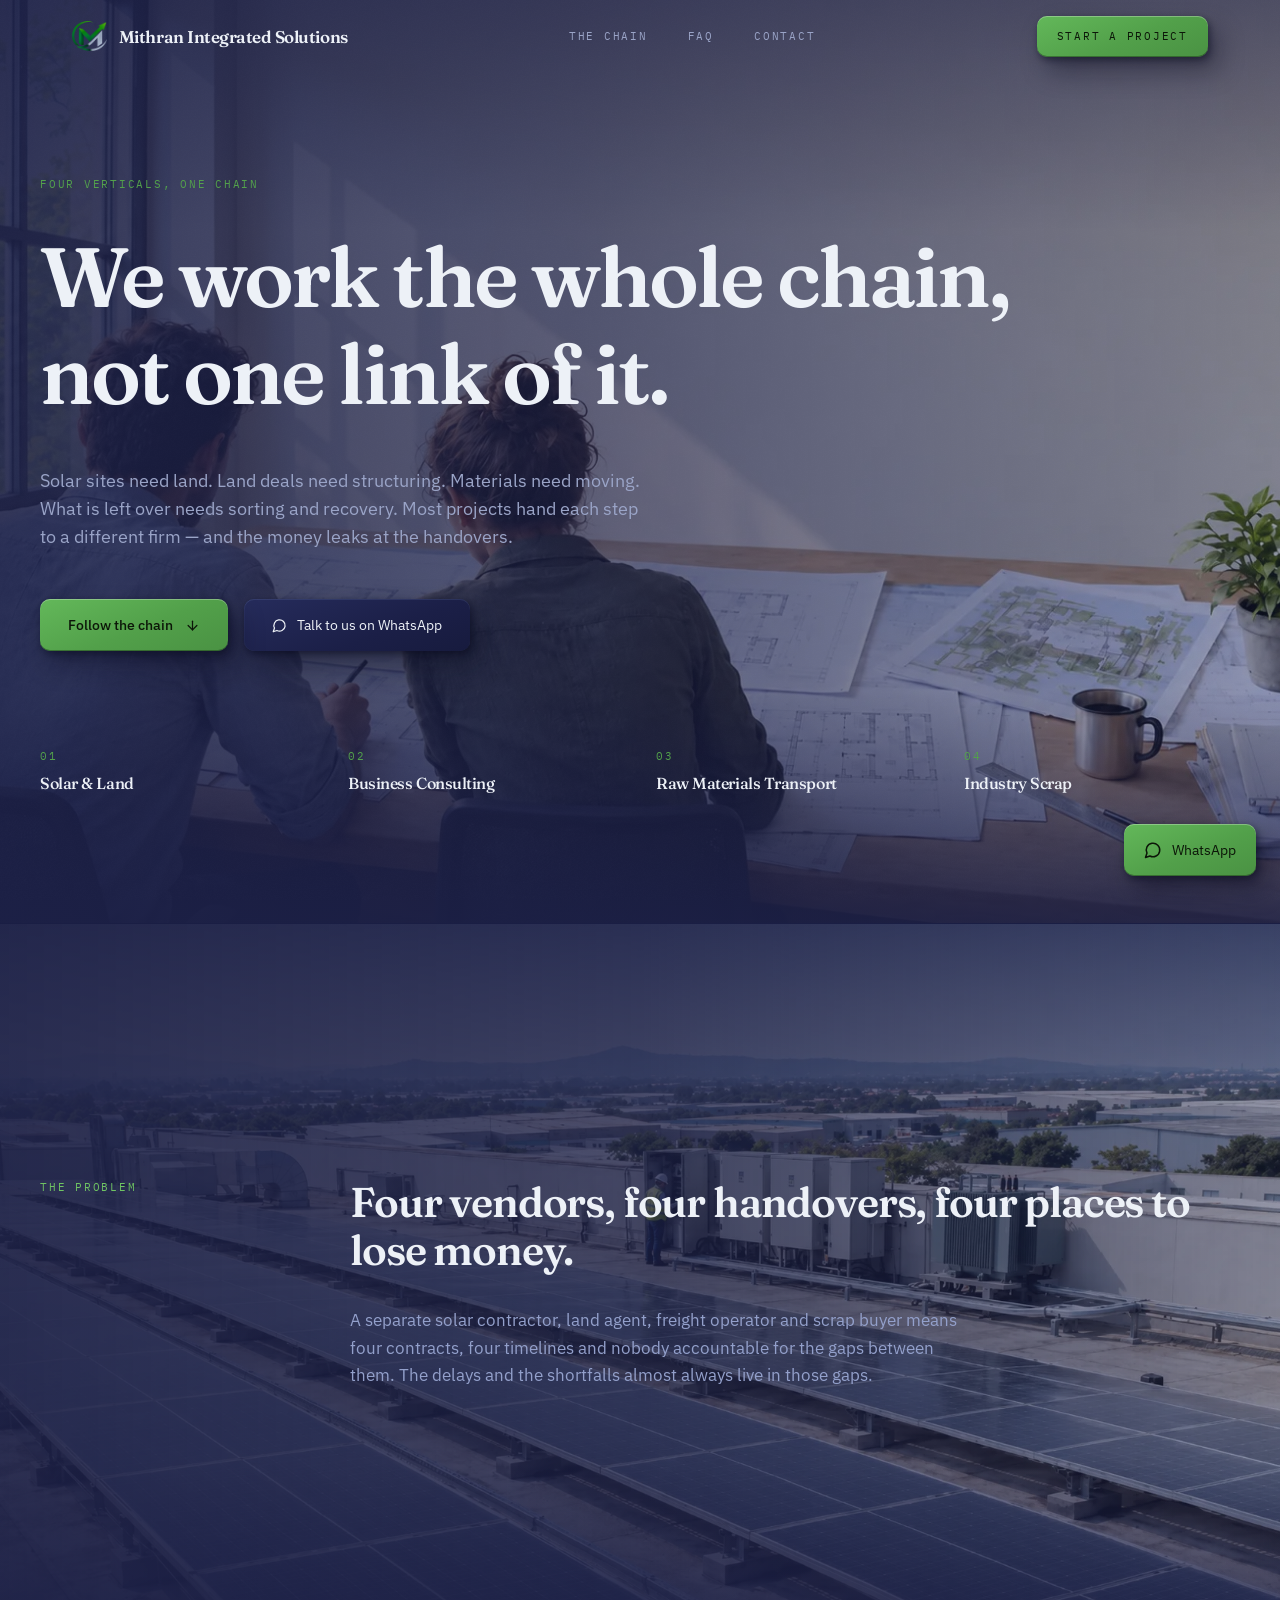
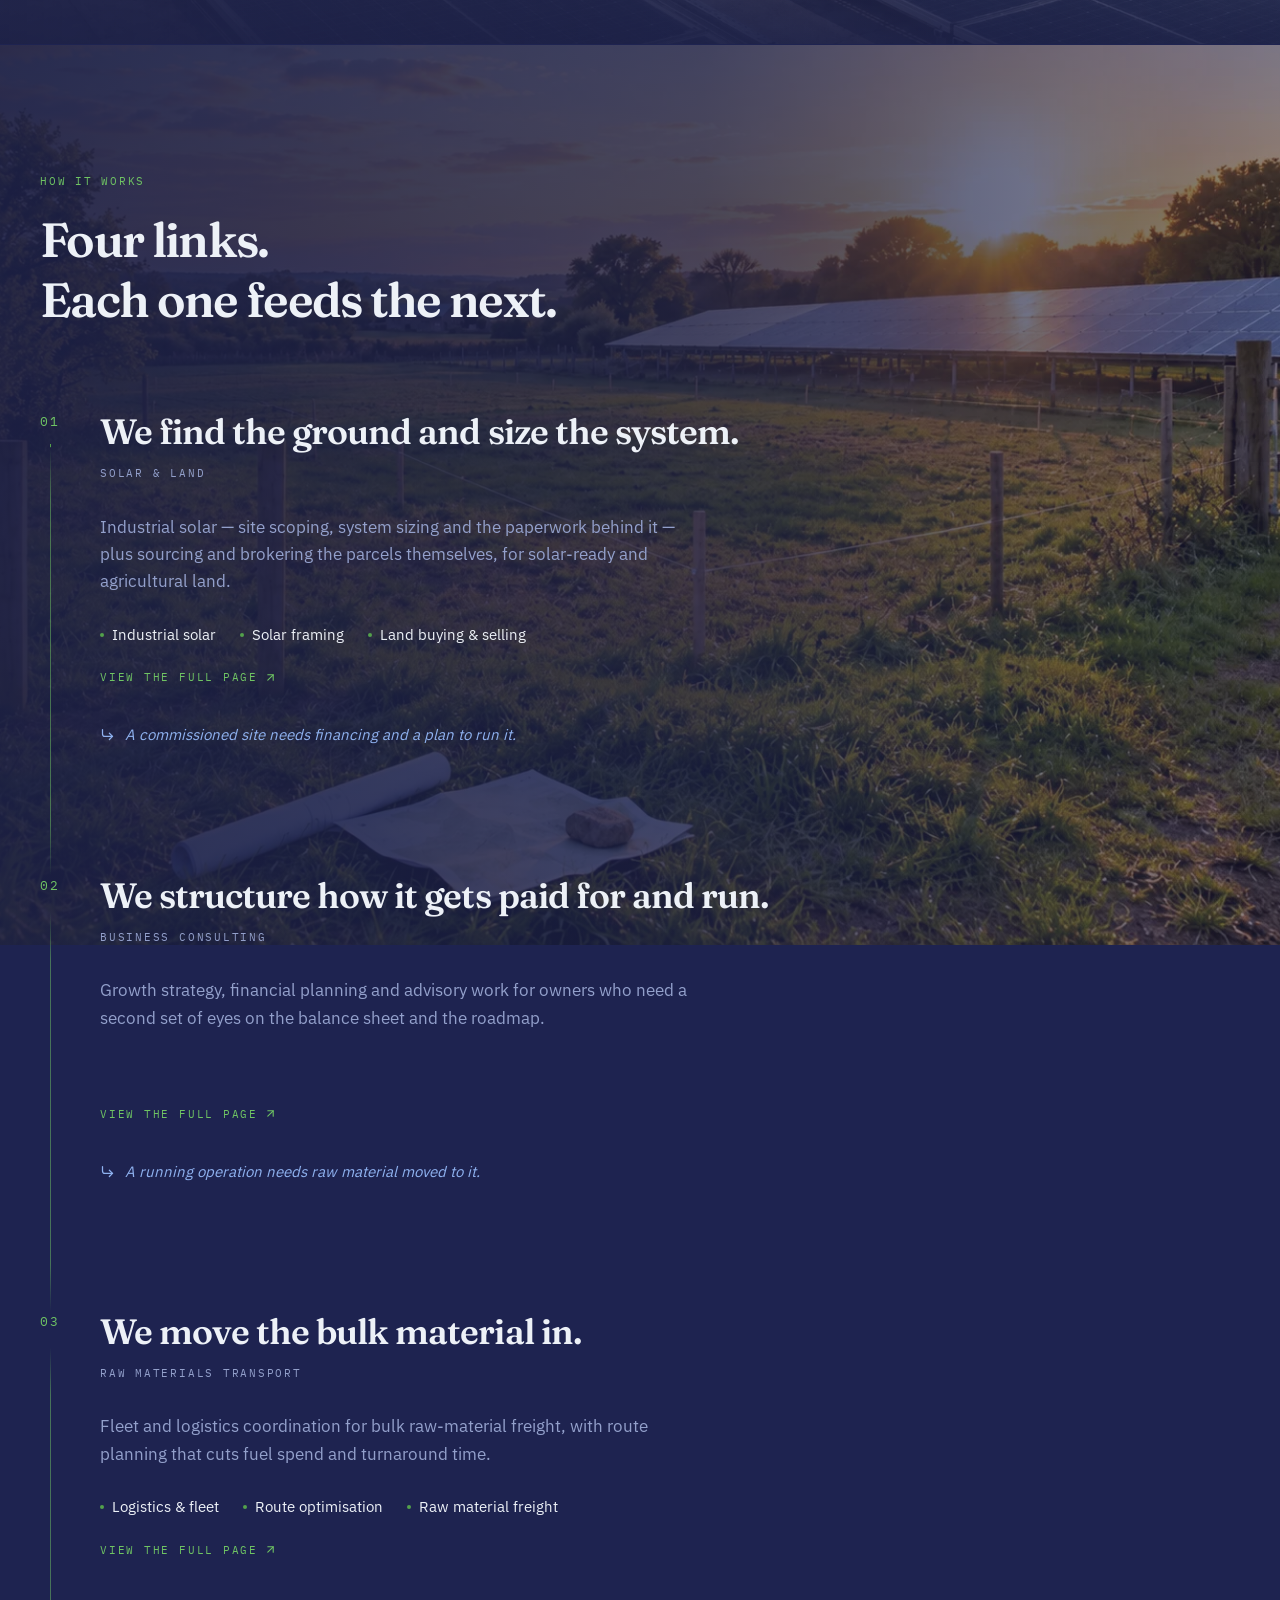
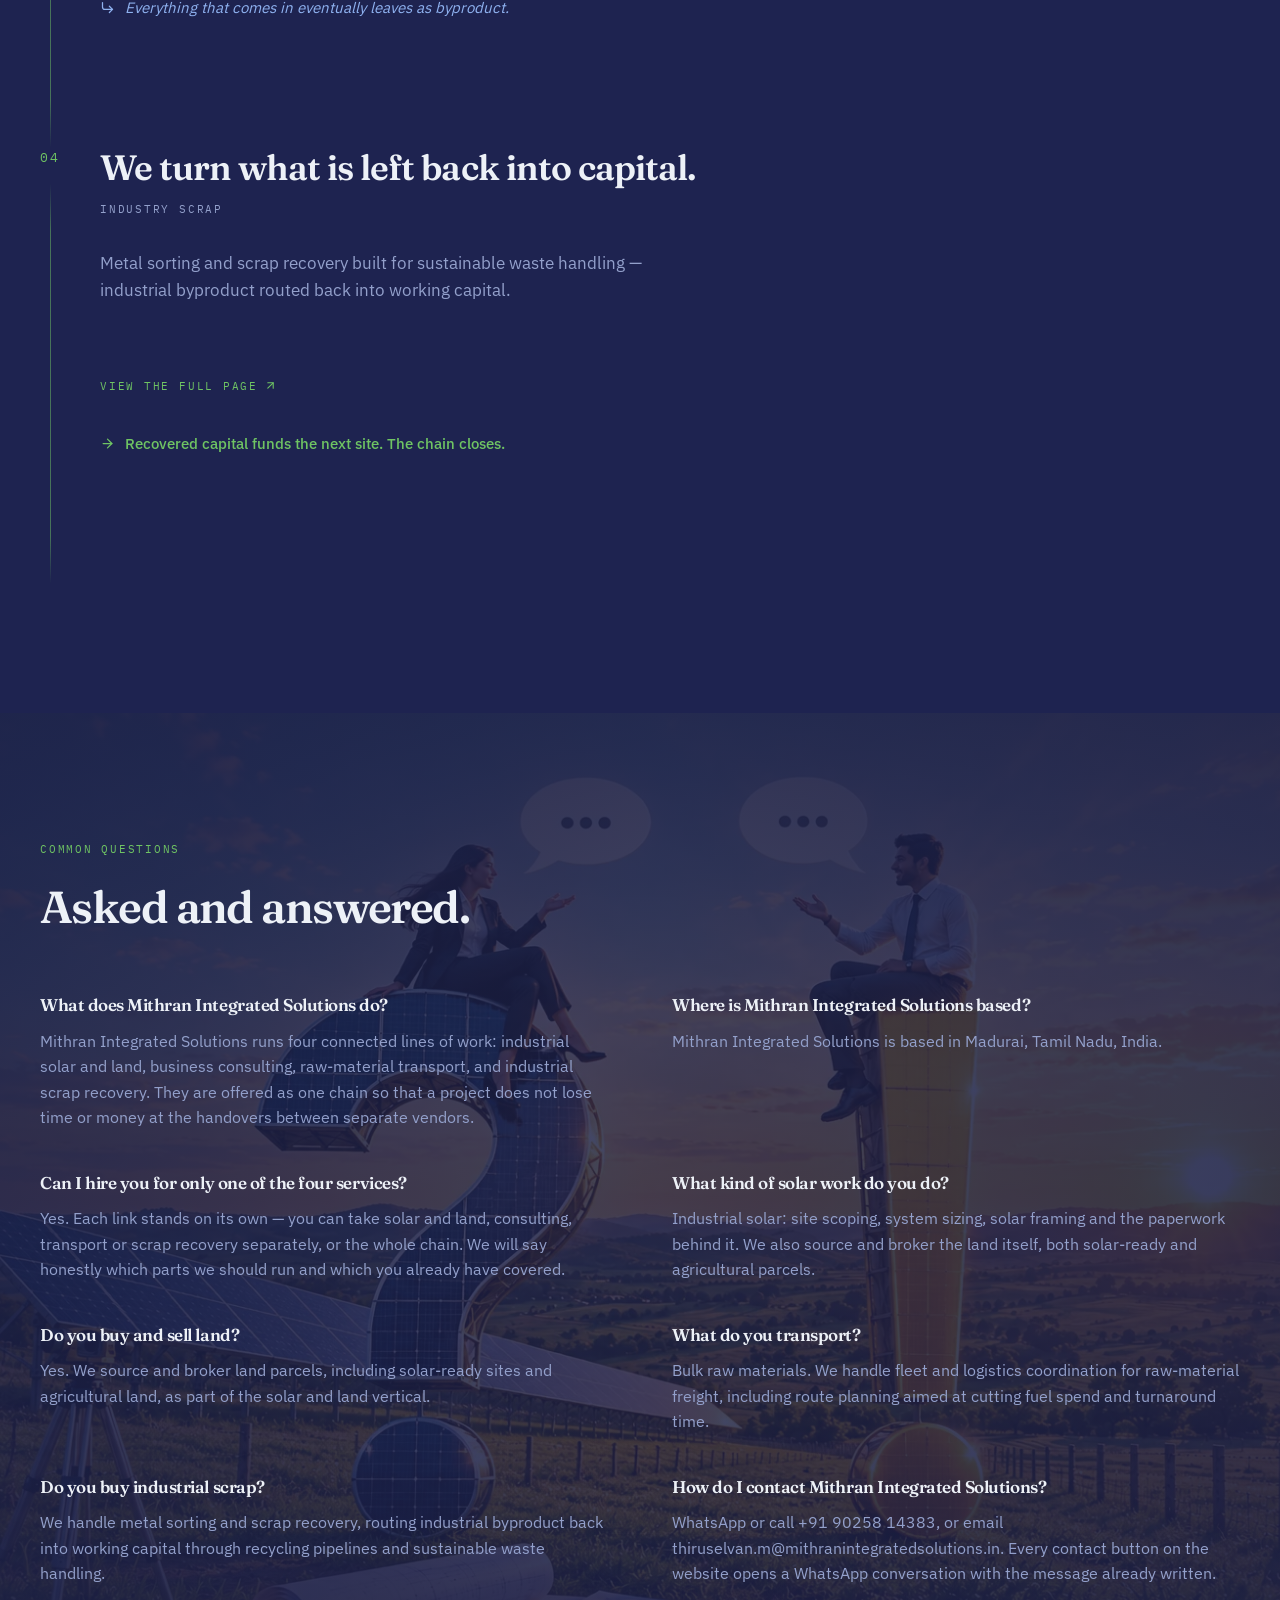
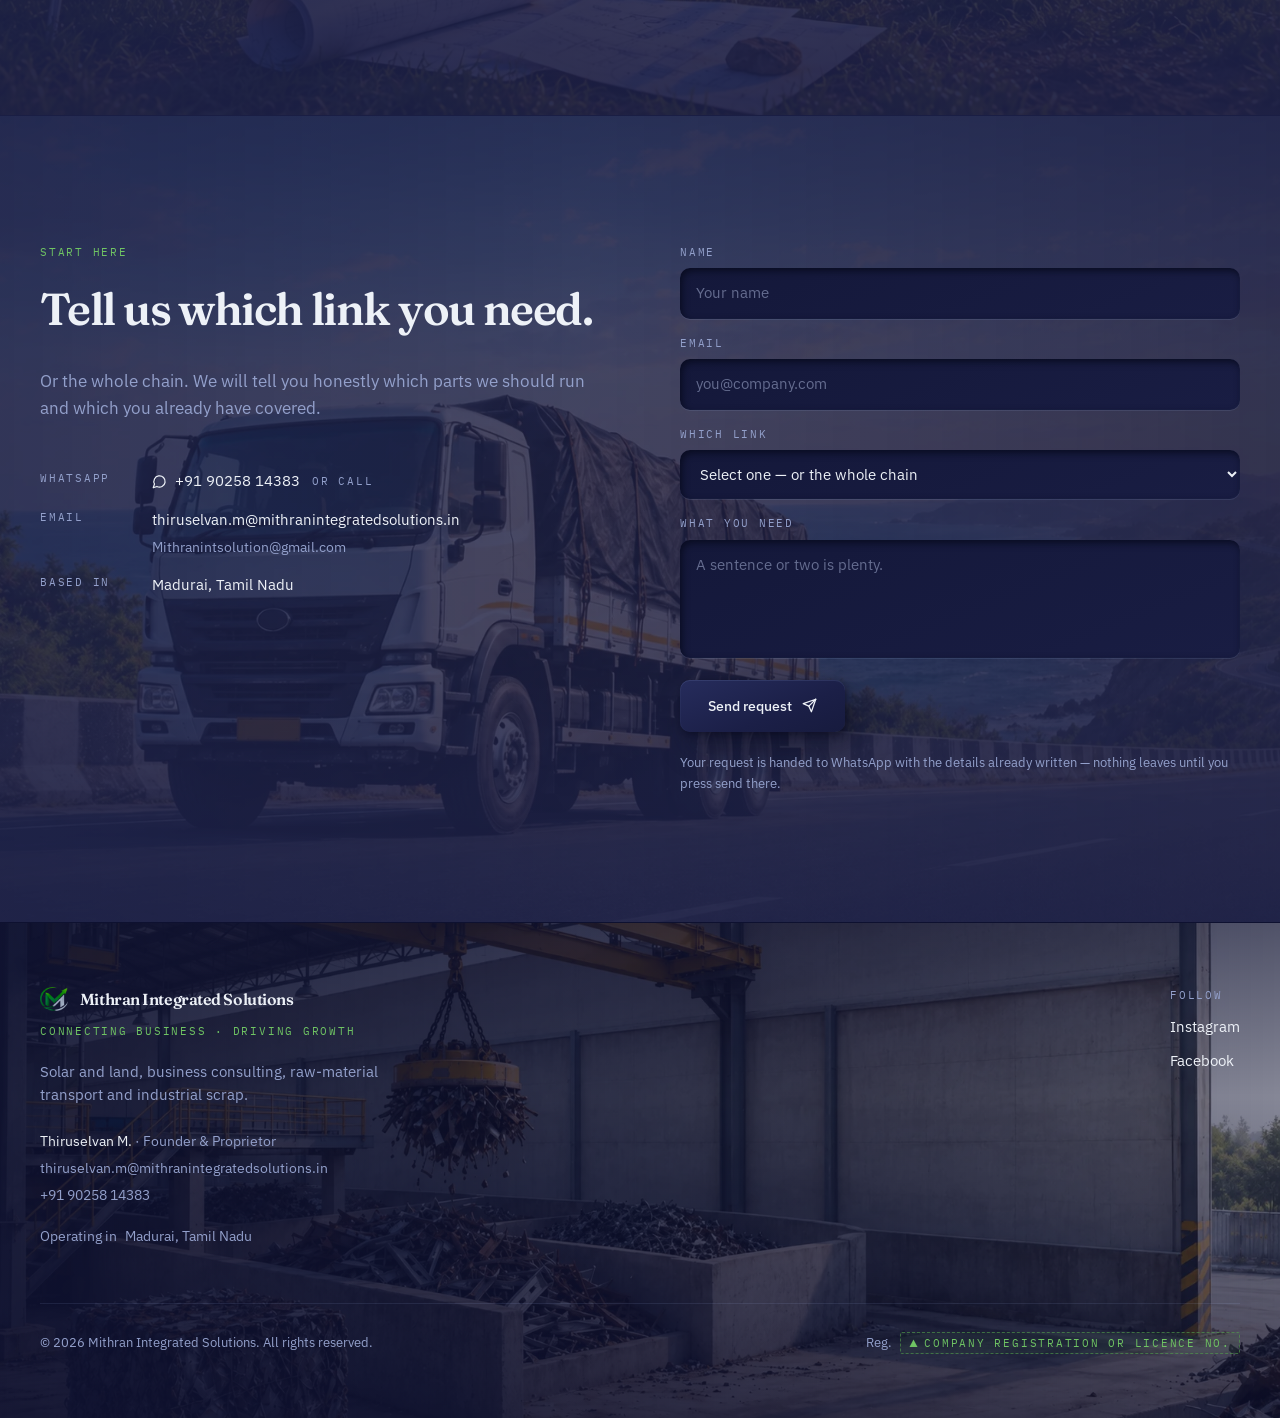
==== index.html @ a8e0ee4d "Mithran Integrated Solutions website" ====
<!doctype html>
<html lang="en">
<head>
<meta charset="UTF-8" />
<meta name="viewport" content="width=device-width, initial-scale=1.0" />
<title>Mithran Integrated Solutions — solar, land, freight and scrap, run as one chain</title>
<meta name="description" content="Mithran Integrated Solutions — solar and land consulting, business advisory, raw-material transport and industrial scrap recovery, run as one chain instead of four separate vendors." />
<meta name="theme-color" content="#1C2046" />
<meta property="og:title" content="Mithran Integrated Solutions" />
<meta property="og:description" content="Solar and land, business consulting, raw-material transport and industrial scrap — run as one chain." />
<meta property="og:type" content="website" />
<link rel="icon" href="[data-uri]" />
<style>@font-face{font-family:Fraunces Variable;font-style:normal;font-display:swap;font-weight:100 900;src:url([data-uri]) format("woff2-variations");unicode-range:U+0102-0103,U+0110-0111,U+0128-0129,U+0168-0169,U+01A0-01A1,U+01AF-01B0,U+0300-0301,U+0303-0304,U+0308-0309,U+0323,U+0329,U+1EA0-1EF9,U+20AB}@font-face{font-family:Fraunces Variable;font-style:normal;font-display:swap;font-weight:100 900;src:url([data-uri]) format("woff2-variations");unicode-range:U+0100-02BA,U+02BD-02C5,U+02C7-02CC,U+02CE-02D7,U+02DD-02FF,U+0304,U+0308,U+0329,U+1D00-1DBF,U+1E00-1E9F,U+1EF2-1EFF,U+2020,U+20A0-20AB,U+20AD-20C0,U+2113,U+2C60-2C7F,U+A720-A7FF}@font-face{font-family:Fraunces Variable;font-style:normal;font-display:swap;font-weight:100 900;src:url([data-uri]) format("woff2-variations");unicode-range:U+0000-00FF,U+0131,U+0152-0153,U+02BB-02BC,U+02C6,U+02DA,U+02DC,U+0304,U+0308,U+0329,U+2000-206F,U+20AC,U+2122,U+2191,U+2193,U+2212,U+2215,U+FEFF,U+FFFD}@font-face{font-family:IBM Plex Sans;font-style:normal;font-display:swap;font-weight:400;src:url([data-uri]) format("woff2"),url([data-uri]) format("woff");unicode-range:U+0460-052F,U+1C80-1C8A,U+20B4,U+2DE0-2DFF,U+A640-A69F,U+FE2E-FE2F}@font-face{font-family:IBM Plex Sans;font-style:normal;font-display:swap;font-weight:400;src:url([data-uri]) format("woff2"),url([data-uri]) format("woff");unicode-range:U+0301,U+0400-045F,U+0490-0491,U+04B0-04B1,U+2116}@font-face{font-family:IBM Plex Sans;font-style:normal;font-display:swap;font-weight:400;src:url([data-uri]) format("woff2"),url([data-uri]) format("woff");unicode-range:U+0370-0377,U+037A-037F,U+0384-038A,U+038C,U+038E-03A1,U+03A3-03FF}@font-face{font-family:IBM Plex Sans;font-style:normal;font-display:swap;font-weight:400;src:url([data-uri]) format("woff2"),url([data-uri]) format("woff");unicode-range:U+0102-0103,U+0110-0111,U+0128-0129,U+0168-0169,U+01A0-01A1,U+01AF-01B0,U+0300-0301,U+0303-0304,U+0308-0309,U+0323,U+0329,U+1EA0-1EF9,U+20AB}@font-face{font-family:IBM Plex Sans;font-style:normal;font-display:swap;font-weight:400;src:url([data-uri]) format("woff2"),url([data-uri]) format("woff");unicode-range:U+0100-02BA,U+02BD-02C5,U+02C7-02CC,U+02CE-02D7,U+02DD-02FF,U+0304,U+0308,U+0329,U+1D00-1DBF,U+1E00-1E9F,U+1EF2-1EFF,U+2020,U+20A0-20AB,U+20AD-20C0,U+2113,U+2C60-2C7F,U+A720-A7FF}@font-face{font-family:IBM Plex Sans;font-style:normal;font-display:swap;font-weight:400;src:url([data-uri]) format("woff2"),url([data-uri]) format("woff");unicode-range:U+0000-00FF,U+0131,U+0152-0153,U+02BB-02BC,U+02C6,U+02DA,U+02DC,U+0304,U+0308,U+0329,U+2000-206F,U+20AC,U+2122,U+2191,U+2193,U+2212,U+2215,U+FEFF,U+FFFD}@font-face{font-family:IBM Plex Sans;font-style:normal;font-display:swap;font-weight:500;src:url([data-uri]) format("woff2"),url([data-uri]) format("woff");unicode-range:U+0460-052F,U+1C80-1C8A,U+20B4,U+2DE0-2DFF,U+A640-A69F,U+FE2E-FE2F}@font-face{font-family:IBM Plex Sans;font-style:normal;font-display:swap;font-weight:500;src:url([data-uri]) format("woff2"),url([data-uri]) format("woff");unicode-range:U+0301,U+0400-045F,U+0490-0491,U+04B0-04B1,U+2116}@font-face{font-family:IBM Plex Sans;font-style:normal;font-display:swap;font-weight:500;src:url([data-uri]) format("woff2"),url([data-uri]) format("woff");unicode-range:U+0370-0377,U+037A-037F,U+0384-038A,U+038C,U+038E-03A1,U+03A3-03FF}@font-face{font-family:IBM Plex Sans;font-style:normal;font-display:swap;font-weight:500;src:url([data-uri]) format("woff2"),url([data-uri]) format("woff");unicode-range:U+0102-0103,U+0110-0111,U+0128-0129,U+0168-0169,U+01A0-01A1,U+01AF-01B0,U+0300-0301,U+0303-0304,U+0308-0309,U+0323,U+0329,U+1EA0-1EF9,U+20AB}@font-face{font-family:IBM Plex Sans;font-style:normal;font-display:swap;font-weight:500;src:url([data-uri]) format("woff2"),url([data-uri]) format("woff");unicode-range:U+0100-02BA,U+02BD-02C5,U+02C7-02CC,U+02CE-02D7,U+02DD-02FF,U+0304,U+0308,U+0329,U+1D00-1DBF,U+1E00-1E9F,U+1EF2-1EFF,U+2020,U+20A0-20AB,U+20AD-20C0,U+2113,U+2C60-2C7F,U+A720-A7FF}@font-face{font-family:IBM Plex Sans;font-style:normal;font-display:swap;font-weight:500;src:url([data-uri]) format("woff2"),url([data-uri]) format("woff");unicode-range:U+0000-00FF,U+0131,U+0152-0153,U+02BB-02BC,U+02C6,U+02DA,U+02DC,U+0304,U+0308,U+0329,U+2000-206F,U+20AC,U+2122,U+2191,U+2193,U+2212,U+2215,U+FEFF,U+FFFD}@font-face{font-family:IBM Plex Sans;font-style:normal;font-display:swap;font-weight:600;src:url([data-uri]) format("woff2"),url([data-uri]) format("woff");unicode-range:U+0460-052F,U+1C80-1C8A,U+20B4,U+2DE0-2DFF,U+A640-A69F,U+FE2E-FE2F}@font-face{font-family:IBM Plex Sans;font-style:normal;font-display:swap;font-weight:600;src:url([data-uri]) format("woff2"),url([data-uri]) format("woff");unicode-range:U+0301,U+0400-045F,U+0490-0491,U+04B0-04B1,U+2116}@font-face{font-family:IBM Plex Sans;font-style:normal;font-display:swap;font-weight:600;src:url([data-uri]) format("woff2"),url([data-uri]) format("woff");unicode-range:U+0370-0377,U+037A-037F,U+0384-038A,U+038C,U+038E-03A1,U+03A3-03FF}@font-face{font-family:IBM Plex Sans;font-style:normal;font-display:swap;font-weight:600;src:url([data-uri]) format("woff2"),url([data-uri]) format("woff");unicode-range:U+0102-0103,U+0110-0111,U+0128-0129,U+0168-0169,U+01A0-01A1,U+01AF-01B0,U+0300-0301,U+0303-0304,U+0308-0309,U+0323,U+0329,U+1EA0-1EF9,U+20AB}@font-face{font-family:IBM Plex Sans;font-style:normal;font-display:swap;font-weight:600;src:url([data-uri]) format("woff2"),url([data-uri]) format("woff");unicode-range:U+0100-02BA,U+02BD-02C5,U+02C7-02CC,U+02CE-02D7,U+02DD-02FF,U+0304,U+0308,U+0329,U+1D00-1DBF,U+1E00-1E9F,U+1EF2-1EFF,U+2020,U+20A0-20AB,U+20AD-20C0,U+2113,U+2C60-2C7F,U+A720-A7FF}@font-face{font-family:IBM Plex Sans;font-style:normal;font-display:swap;font-weight:600;src:url([data-uri]) format("woff2"),url([data-uri]) format("woff");unicode-range:U+0000-00FF,U+0131,U+0152-0153,U+02BB-02BC,U+02C6,U+02DA,U+02DC,U+0304,U+0308,U+0329,U+2000-206F,U+20AC,U+2122,U+2191,U+2193,U+2212,U+2215,U+FEFF,U+FFFD}@font-face{font-family:IBM Plex Mono;font-style:normal;font-display:swap;font-weight:400;src:url([data-uri]) format("woff2"),url([data-uri]) format("woff");unicode-range:U+0460-052F,U+1C80-1C8A,U+20B4,U+2DE0-2DFF,U+A640-A69F,U+FE2E-FE2F}@font-face{font-family:IBM Plex Mono;font-style:normal;font-display:swap;font-weight:400;src:url([data-uri]) format("woff2"),url([data-uri]) format("woff");unicode-range:U+0301,U+0400-045F,U+0490-0491,U+04B0-04B1,U+2116}@font-face{font-family:IBM Plex Mono;font-style:normal;font-display:swap;font-weight:400;src:url([data-uri]) format("woff2"),url([data-uri]) format("woff");unicode-range:U+0102-0103,U+0110-0111,U+0128-0129,U+0168-0169,U+01A0-01A1,U+01AF-01B0,U+0300-0301,U+0303-0304,U+0308-0309,U+0323,U+0329,U+1EA0-1EF9,U+20AB}@font-face{font-family:IBM Plex Mono;font-style:normal;font-display:swap;font-weight:400;src:url([data-uri]) format("woff2"),url([data-uri]) format("woff");unicode-range:U+0100-02BA,U+02BD-02C5,U+02C7-02CC,U+02CE-02D7,U+02DD-02FF,U+0304,U+0308,U+0329,U+1D00-1DBF,U+1E00-1E9F,U+1EF2-1EFF,U+2020,U+20A0-20AB,U+20AD-20C0,U+2113,U+2C60-2C7F,U+A720-A7FF}@font-face{font-family:IBM Plex Mono;font-style:normal;font-display:swap;font-weight:400;src:url([data-uri]) format("woff2"),url([data-uri]) format("woff");unicode-range:U+0000-00FF,U+0131,U+0152-0153,U+02BB-02BC,U+02C6,U+02DA,U+02DC,U+0304,U+0308,U+0329,U+2000-206F,U+20AC,U+2122,U+2191,U+2193,U+2212,U+2215,U+FEFF,U+FFFD}@font-face{font-family:IBM Plex Mono;font-style:normal;font-display:swap;font-weight:500;src:url([data-uri]) format("woff2"),url([data-uri]) format("woff");unicode-range:U+0460-052F,U+1C80-1C8A,U+20B4,U+2DE0-2DFF,U+A640-A69F,U+FE2E-FE2F}@font-face{font-family:IBM Plex Mono;font-style:normal;font-display:swap;font-weight:500;src:url([data-uri]) format("woff2"),url([data-uri]) format("woff");unicode-range:U+0301,U+0400-045F,U+0490-0491,U+04B0-04B1,U+2116}@font-face{font-family:IBM Plex Mono;font-style:normal;font-display:swap;font-weight:500;src:url([data-uri]) format("woff2"),url([data-uri]) format("woff");unicode-range:U+0102-0103,U+0110-0111,U+0128-0129,U+0168-0169,U+01A0-01A1,U+01AF-01B0,U+0300-0301,U+0303-0304,U+0308-0309,U+0323,U+0329,U+1EA0-1EF9,U+20AB}@font-face{font-family:IBM Plex Mono;font-style:normal;font-display:swap;font-weight:500;src:url([data-uri]) format("woff2"),url([data-uri]) format("woff");unicode-range:U+0100-02BA,U+02BD-02C5,U+02C7-02CC,U+02CE-02D7,U+02DD-02FF,U+0304,U+0308,U+0329,U+1D00-1DBF,U+1E00-1E9F,U+1EF2-1EFF,U+2020,U+20A0-20AB,U+20AD-20C0,U+2113,U+2C60-2C7F,U+A720-A7FF}@font-face{font-family:IBM Plex Mono;font-style:normal;font-display:swap;font-weight:500;src:url([data-uri]) format("woff2"),url([data-uri]) format("woff");unicode-range:U+0000-00FF,U+0131,U+0152-0153,U+02BB-02BC,U+02C6,U+02DA,U+02DC,U+0304,U+0308,U+0329,U+2000-206F,U+20AC,U+2122,U+2191,U+2193,U+2212,U+2215,U+FEFF,U+FFFD}*,:before,:after{--tw-border-spacing-x: 0;--tw-border-spacing-y: 0;--tw-translate-x: 0;--tw-translate-y: 0;--tw-rotate: 0;--tw-skew-x: 0;--tw-skew-y: 0;--tw-scale-x: 1;--tw-scale-y: 1;--tw-pan-x: ;--tw-pan-y: ;--tw-pinch-zoom: ;--tw-scroll-snap-strictness: proximity;--tw-gradient-from-position: ;--tw-gradient-via-position: ;--tw-gradient-to-position: ;--tw-ordinal: ;--tw-slashed-zero: ;--tw-numeric-figure: ;--tw-numeric-spacing: ;--tw-numeric-fraction: ;--tw-ring-inset: ;--tw-ring-offset-width: 0px;--tw-ring-offset-color: #fff;--tw-ring-color: rgb(59 130 246 / .5);--tw-ring-offset-shadow: 0 0 #0000;--tw-ring-shadow: 0 0 #0000;--tw-shadow: 0 0 #0000;--tw-shadow-colored: 0 0 #0000;--tw-blur: ;--tw-brightness: ;--tw-contrast: ;--tw-grayscale: ;--tw-hue-rotate: ;--tw-invert: ;--tw-saturate: ;--tw-sepia: ;--tw-drop-shadow: ;--tw-backdrop-blur: ;--tw-backdrop-brightness: ;--tw-backdrop-contrast: ;--tw-backdrop-grayscale: ;--tw-backdrop-hue-rotate: ;--tw-backdrop-invert: ;--tw-backdrop-opacity: ;--tw-backdrop-saturate: ;--tw-backdrop-sepia: ;--tw-contain-size: ;--tw-contain-layout: ;--tw-contain-paint: ;--tw-contain-style: }::backdrop{--tw-border-spacing-x: 0;--tw-border-spacing-y: 0;--tw-translate-x: 0;--tw-translate-y: 0;--tw-rotate: 0;--tw-skew-x: 0;--tw-skew-y: 0;--tw-scale-x: 1;--tw-scale-y: 1;--tw-pan-x: ;--tw-pan-y: ;--tw-pinch-zoom: ;--tw-scroll-snap-strictness: proximity;--tw-gradient-from-position: ;--tw-gradient-via-position: ;--tw-gradient-to-position: ;--tw-ordinal: ;--tw-slashed-zero: ;--tw-numeric-figure: ;--tw-numeric-spacing: ;--tw-numeric-fraction: ;--tw-ring-inset: ;--tw-ring-offset-width: 0px;--tw-ring-offset-color: #fff;--tw-ring-color: rgb(59 130 246 / .5);--tw-ring-offset-shadow: 0 0 #0000;--tw-ring-shadow: 0 0 #0000;--tw-shadow: 0 0 #0000;--tw-shadow-colored: 0 0 #0000;--tw-blur: ;--tw-brightness: ;--tw-contrast: ;--tw-grayscale: ;--tw-hue-rotate: ;--tw-invert: ;--tw-saturate: ;--tw-sepia: ;--tw-drop-shadow: ;--tw-backdrop-blur: ;--tw-backdrop-brightness: ;--tw-backdrop-contrast: ;--tw-backdrop-grayscale: ;--tw-backdrop-hue-rotate: ;--tw-backdrop-invert: ;--tw-backdrop-opacity: ;--tw-backdrop-saturate: ;--tw-backdrop-sepia: ;--tw-contain-size: ;--tw-contain-layout: ;--tw-contain-paint: ;--tw-contain-style: }*,:before,:after{box-sizing:border-box;border-width:0;border-style:solid;border-color:#e5e7eb}:before,:after{--tw-content: ""}html,:host{line-height:1.5;-webkit-text-size-adjust:100%;-moz-tab-size:4;-o-tab-size:4;tab-size:4;font-family:ui-sans-serif,system-ui,sans-serif,"Apple Color Emoji","Segoe UI Emoji",Segoe UI Symbol,"Noto Color Emoji";font-feature-settings:normal;font-variation-settings:normal;-webkit-tap-highlight-color:transparent}body{margin:0;line-height:inherit}hr{height:0;color:inherit;border-top-width:1px}abbr:where([title]){-webkit-text-decoration:underline dotted;text-decoration:underline dotted}h1,h2,h3,h4,h5,h6{font-size:inherit;font-weight:inherit}a{color:inherit;text-decoration:inherit}b,strong{font-weight:bolder}code,kbd,samp,pre{font-family:IBM Plex Mono,ui-monospace,monospace;font-feature-settings:normal;font-variation-settings:normal;font-size:1em}small{font-size:80%}sub,sup{font-size:75%;line-height:0;position:relative;vertical-align:baseline}sub{bottom:-.25em}sup{top:-.5em}table{text-indent:0;border-color:inherit;border-collapse:collapse}button,input,optgroup,select,textarea{font-family:inherit;font-feature-settings:inherit;font-variation-settings:inherit;font-size:100%;font-weight:inherit;line-height:inherit;letter-spacing:inherit;color:inherit;margin:0;padding:0}button,select{text-transform:none}button,input:where([type=button]),input:where([type=reset]),input:where([type=submit]){-webkit-appearance:button;background-color:transparent;background-image:none}:-moz-focusring{outline:auto}:-moz-ui-invalid{box-shadow:none}progress{vertical-align:baseline}::-webkit-inner-spin-button,::-webkit-outer-spin-button{height:auto}[type=search]{-webkit-appearance:textfield;outline-offset:-2px}::-webkit-search-decoration{-webkit-appearance:none}::-webkit-file-upload-button{-webkit-appearance:button;font:inherit}summary{display:list-item}blockquote,dl,dd,h1,h2,h3,h4,h5,h6,hr,figure,p,pre{margin:0}fieldset{margin:0;padding:0}legend{padding:0}ol,ul,menu{list-style:none;margin:0;padding:0}dialog{padding:0}textarea{resize:vertical}input::-moz-placeholder,textarea::-moz-placeholder{opacity:1;color:#9ca3af}input::placeholder,textarea::placeholder{opacity:1;color:#9ca3af}button,[role=button]{cursor:pointer}:disabled{cursor:default}img,svg,video,canvas,audio,iframe,embed,object{display:block;vertical-align:middle}img,video{max-width:100%;height:auto}[hidden]:where(:not([hidden=until-found])){display:none}.pointer-events-none{pointer-events:none}.visible{visibility:visible}.invisible{visibility:hidden}.static{position:static}.fixed{position:fixed}.absolute{position:absolute}.relative{position:relative}.sticky{position:sticky}.inset-0{top:0;right:0;bottom:0;left:0}.inset-x-0{left:0;right:0}.inset-x-6{left:1.5rem;right:1.5rem}.bottom-0{bottom:0}.bottom-3{bottom:.75rem}.bottom-6{bottom:1.5rem}.bottom-8{bottom:2rem}.left-0{left:0}.left-3{left:.75rem}.left-\[10px\]{left:10px}.right-6{right:1.5rem}.top-0{top:0}.top-28{top:7rem}.top-8{top:2rem}.z-40{z-index:40}.m-0{margin:0}.mx-auto{margin-left:auto;margin-right:auto}.mb-10{margin-bottom:2.5rem}.mb-2{margin-bottom:.5rem}.mb-6{margin-bottom:1.5rem}.mt-0\.5{margin-top:.125rem}.mt-1{margin-top:.25rem}.mt-10{margin-top:2.5rem}.mt-12{margin-top:3rem}.mt-14{margin-top:3.5rem}.mt-16{margin-top:4rem}.mt-2{margin-top:.5rem}.mt-20{margin-top:5rem}.mt-24{margin-top:6rem}.mt-3{margin-top:.75rem}.mt-4{margin-top:1rem}.mt-5{margin-top:1.25rem}.mt-6{margin-top:1.5rem}.mt-7{margin-top:1.75rem}.mt-8{margin-top:2rem}.mt-9{margin-top:2.25rem}.block{display:block}.inline{display:inline}.flex{display:flex}.inline-flex{display:inline-flex}.grid{display:grid}.hidden{display:none}.aspect-\[16\/9\]{aspect-ratio:16/9}.aspect-\[4\/3\]{aspect-ratio:4/3}.h-1{height:.25rem}.h-8{height:2rem}.h-\[3px\]{height:3px}.h-\[680vh\]{height:680vh}.h-dvh{height:100dvh}.h-full{height:100%}.h-px{height:1px}.min-h-dvh{min-height:100dvh}.w-1{width:.25rem}.w-24{width:6rem}.w-8{width:2rem}.w-auto{width:auto}.w-full{width:100%}.w-px{width:1px}.min-w-0{min-width:0px}.max-w-3xl{max-width:48rem}.max-w-measure{max-width:38rem}.max-w-shell{max-width:76rem}.max-w-sm{max-width:24rem}.flex-1{flex:1 1 0%}.shrink-0{flex-shrink:0}.origin-left{transform-origin:left}.-translate-y-full{--tw-translate-y: -100%;transform:translate(var(--tw-translate-x),var(--tw-translate-y)) rotate(var(--tw-rotate)) skew(var(--tw-skew-x)) skewY(var(--tw-skew-y)) scaleX(var(--tw-scale-x)) scaleY(var(--tw-scale-y))}.translate-y-0{--tw-translate-y: 0px;transform:translate(var(--tw-translate-x),var(--tw-translate-y)) rotate(var(--tw-rotate)) skew(var(--tw-skew-x)) skewY(var(--tw-skew-y)) scaleX(var(--tw-scale-x)) scaleY(var(--tw-scale-y))}.transform{transform:translate(var(--tw-translate-x),var(--tw-translate-y)) rotate(var(--tw-rotate)) skew(var(--tw-skew-x)) skewY(var(--tw-skew-y)) scaleX(var(--tw-scale-x)) scaleY(var(--tw-scale-y))}.resize-none{resize:none}.resize{resize:both}.scroll-mt-24{scroll-margin-top:6rem}.grid-cols-2{grid-template-columns:repeat(2,minmax(0,1fr))}.grid-cols-\[auto_1fr\]{grid-template-columns:auto 1fr}.flex-col{flex-direction:column}.flex-col-reverse{flex-direction:column-reverse}.flex-wrap{flex-wrap:wrap}.items-start{align-items:flex-start}.items-center{align-items:center}.items-baseline{align-items:baseline}.justify-center{justify-content:center}.justify-between{justify-content:space-between}.gap-1{gap:.25rem}.gap-1\.5{gap:.375rem}.gap-10{gap:2.5rem}.gap-12{gap:3rem}.gap-16{gap:4rem}.gap-2{gap:.5rem}.gap-2\.5{gap:.625rem}.gap-3{gap:.75rem}.gap-4{gap:1rem}.gap-5{gap:1.25rem}.gap-6{gap:1.5rem}.gap-x-10{-moz-column-gap:2.5rem;column-gap:2.5rem}.gap-x-16{-moz-column-gap:4rem;column-gap:4rem}.gap-x-3{-moz-column-gap:.75rem;column-gap:.75rem}.gap-x-6{-moz-column-gap:1.5rem;column-gap:1.5rem}.gap-x-8{-moz-column-gap:2rem;column-gap:2rem}.gap-y-1{row-gap:.25rem}.gap-y-10{row-gap:2.5rem}.gap-y-2\.5{row-gap:.625rem}.gap-y-3{row-gap:.75rem}.gap-y-7{row-gap:1.75rem}.space-y-1\.5>:not([hidden])~:not([hidden]){--tw-space-y-reverse: 0;margin-top:calc(.375rem * calc(1 - var(--tw-space-y-reverse)));margin-bottom:calc(.375rem * var(--tw-space-y-reverse))}.space-y-4>:not([hidden])~:not([hidden]){--tw-space-y-reverse: 0;margin-top:calc(1rem * calc(1 - var(--tw-space-y-reverse)));margin-bottom:calc(1rem * var(--tw-space-y-reverse))}.space-y-5>:not([hidden])~:not([hidden]){--tw-space-y-reverse: 0;margin-top:calc(1.25rem * calc(1 - var(--tw-space-y-reverse)));margin-bottom:calc(1.25rem * var(--tw-space-y-reverse))}.self-start{align-self:flex-start}.overflow-hidden{overflow:hidden}.rounded-\[10px\]{border-radius:10px}.rounded-\[12px\]{border-radius:12px}.rounded-\[14px\]{border-radius:14px}.rounded-\[9px\]{border-radius:9px}.rounded-full{border-radius:9999px}.rounded-sm{border-radius:.125rem}.border{border-width:1px}.border-0{border-width:0px}.border-dashed{border-style:dashed}.border-green\/50{border-color:#53a14b80}.border-green\/60{border-color:#53a14b99}.bg-green{--tw-bg-opacity: 1;background-color:rgb(83 161 75 / var(--tw-bg-opacity, 1))}.bg-green\/\[0\.05\]{background-color:#53a14b0d}.bg-green\/\[0\.07\]{background-color:#53a14b12}.bg-paper{--tw-bg-opacity: 1;background-color:rgb(28 32 70 / var(--tw-bg-opacity, 1))}.bg-transparent{background-color:transparent}.object-cover{-o-object-fit:cover;object-fit:cover}.p-10{padding:2.5rem}.p-6{padding:1.5rem}.p-7{padding:1.75rem}.p-8{padding:2rem}.p-\[5px\]{padding:5px}.px-2{padding-left:.5rem;padding-right:.5rem}.px-3{padding-left:.75rem;padding-right:.75rem}.px-4{padding-left:1rem;padding-right:1rem}.px-5{padding-left:1.25rem;padding-right:1.25rem}.px-6{padding-left:1.5rem;padding-right:1.5rem}.px-7{padding-left:1.75rem;padding-right:1.75rem}.py-0\.5{padding-top:.125rem;padding-bottom:.125rem}.py-16{padding-top:4rem;padding-bottom:4rem}.py-2{padding-top:.5rem;padding-bottom:.5rem}.py-2\.5{padding-top:.625rem;padding-bottom:.625rem}.py-24{padding-top:6rem;padding-bottom:6rem}.py-3{padding-top:.75rem;padding-bottom:.75rem}.py-3\.5{padding-top:.875rem;padding-bottom:.875rem}.py-4{padding-top:1rem;padding-bottom:1rem}.py-5{padding-top:1.25rem;padding-bottom:1.25rem}.py-7{padding-top:1.75rem;padding-bottom:1.75rem}.pb-24{padding-bottom:6rem}.pb-\[0\.12em\]{padding-bottom:.12em}.pr-16{padding-right:4rem}.pt-1{padding-top:.25rem}.pt-36{padding-top:9rem}.pt-7{padding-top:1.75rem}.pt-8{padding-top:2rem}.text-left{text-align:left}.text-center{text-align:center}.text-right{text-align:right}.align-middle{vertical-align:middle}.font-body{font-family:IBM Plex Sans,system-ui,sans-serif}.font-display{font-family:Fraunces Variable,Fraunces,Georgia,serif}.font-mono{font-family:IBM Plex Mono,ui-monospace,monospace}.text-\[1\.6rem\]{font-size:1.6rem}.text-\[1\.9rem\]{font-size:1.9rem}.text-\[10px\]{font-size:10px}.text-\[11px\]{font-size:11px}.text-\[13\.5px\]{font-size:13.5px}.text-\[13px\]{font-size:13px}.text-\[14\.5px\]{font-size:14.5px}.text-\[14px\]{font-size:14px}.text-\[15\.5px\]{font-size:15.5px}.text-\[15px\]{font-size:15px}.text-\[16\.5px\]{font-size:16.5px}.text-\[17px\]{font-size:17px}.text-\[19px\]{font-size:19px}.text-\[2\.4rem\]{font-size:2.4rem}.text-\[2\.6rem\]{font-size:2.6rem}.text-\[2rem\]{font-size:2rem}.text-base{font-size:1rem;line-height:1.5rem}.text-sm{font-size:.875rem;line-height:1.25rem}.text-xs{font-size:.75rem;line-height:1rem}.font-medium{font-weight:500}.font-semibold{font-weight:600}.uppercase{text-transform:uppercase}.italic{font-style:italic}.leading-\[1\.04\]{line-height:1.04}.leading-\[1\.08\]{line-height:1.08}.leading-\[1\.12\]{line-height:1.12}.leading-\[1\.15\]{line-height:1.15}.leading-\[1\.16\]{line-height:1.16}.leading-\[1\.62\]{line-height:1.62}.leading-\[1\.65\]{line-height:1.65}.leading-none{line-height:1}.leading-relaxed{line-height:1.625}.leading-snug{line-height:1.375}.leading-tight{line-height:1.25}.tracking-micro{letter-spacing:.16em}.tracking-tight{letter-spacing:-.025em}.text-blue{--tw-text-opacity: 1;color:rgb(110 147 224 / var(--tw-text-opacity, 1))}.text-green{--tw-text-opacity: 1;color:rgb(83 161 75 / var(--tw-text-opacity, 1))}.text-ink{--tw-text-opacity: 1;color:rgb(237 241 247 / var(--tw-text-opacity, 1))}.text-muted{--tw-text-opacity: 1;color:rgb(154 164 199 / var(--tw-text-opacity, 1))}.text-onPrimary{--tw-text-opacity: 1;color:rgb(12 22 8 / var(--tw-text-opacity, 1))}.underline{text-decoration-line:underline}.underline-offset-4{text-underline-offset:4px}.opacity-0{opacity:0}.opacity-100{opacity:1}.shadow-\[inset_0_-1px_0_var\(--lip\)\,0_12px_28px_rgba\(7\,9\,26\,\.4\)\]{--tw-shadow: inset 0 -1px 0 var(--lip),0 12px 28px rgba(7,9,26,.4);--tw-shadow-colored: inset 0 -1px 0 var(--tw-shadow-color), 0 12px 28px var(--tw-shadow-color);box-shadow:var(--tw-ring-offset-shadow, 0 0 #0000),var(--tw-ring-shadow, 0 0 #0000),var(--tw-shadow)}.shadow-\[inset_0_1px_0_var\(--lip\)\]{--tw-shadow: inset 0 1px 0 var(--lip);--tw-shadow-colored: inset 0 1px 0 var(--tw-shadow-color);box-shadow:var(--tw-ring-offset-shadow, 0 0 #0000),var(--tw-ring-shadow, 0 0 #0000),var(--tw-shadow)}.outline-none{outline:2px solid transparent;outline-offset:2px}.blur{--tw-blur: blur(8px);filter:var(--tw-blur) var(--tw-brightness) var(--tw-contrast) var(--tw-grayscale) var(--tw-hue-rotate) var(--tw-invert) var(--tw-saturate) var(--tw-sepia) var(--tw-drop-shadow)}.invert{--tw-invert: invert(100%);filter:var(--tw-blur) var(--tw-brightness) var(--tw-contrast) var(--tw-grayscale) var(--tw-hue-rotate) var(--tw-invert) var(--tw-saturate) var(--tw-sepia) var(--tw-drop-shadow)}.filter{filter:var(--tw-blur) var(--tw-brightness) var(--tw-contrast) var(--tw-grayscale) var(--tw-hue-rotate) var(--tw-invert) var(--tw-saturate) var(--tw-sepia) var(--tw-drop-shadow)}.backdrop-blur-md{--tw-backdrop-blur: blur(12px);-webkit-backdrop-filter:var(--tw-backdrop-blur) var(--tw-backdrop-brightness) var(--tw-backdrop-contrast) var(--tw-backdrop-grayscale) var(--tw-backdrop-hue-rotate) var(--tw-backdrop-invert) var(--tw-backdrop-opacity) var(--tw-backdrop-saturate) var(--tw-backdrop-sepia);backdrop-filter:var(--tw-backdrop-blur) var(--tw-backdrop-brightness) var(--tw-backdrop-contrast) var(--tw-backdrop-grayscale) var(--tw-backdrop-hue-rotate) var(--tw-backdrop-invert) var(--tw-backdrop-opacity) var(--tw-backdrop-saturate) var(--tw-backdrop-sepia)}.transition{transition-property:color,background-color,border-color,text-decoration-color,fill,stroke,opacity,box-shadow,transform,filter,backdrop-filter;transition-timing-function:cubic-bezier(.4,0,.2,1);transition-duration:.15s}.transition-\[box-shadow\,transform\]{transition-property:box-shadow,transform;transition-timing-function:cubic-bezier(.4,0,.2,1);transition-duration:.15s}.transition-\[opacity\,transform\,filter\]{transition-property:opacity,transform,filter;transition-timing-function:cubic-bezier(.4,0,.2,1);transition-duration:.15s}.transition-\[transform\,opacity\,background-color\]{transition-property:transform,opacity,background-color;transition-timing-function:cubic-bezier(.4,0,.2,1);transition-duration:.15s}.transition-colors{transition-property:color,background-color,border-color,text-decoration-color,fill,stroke;transition-timing-function:cubic-bezier(.4,0,.2,1);transition-duration:.15s}.transition-shadow{transition-property:box-shadow;transition-timing-function:cubic-bezier(.4,0,.2,1);transition-duration:.15s}.transition-transform{transition-property:transform;transition-timing-function:cubic-bezier(.4,0,.2,1);transition-duration:.15s}.duration-150{transition-duration:.15s}.duration-200{transition-duration:.2s}.duration-300{transition-duration:.3s}.duration-\[850ms\]{transition-duration:.85s}.ease-out{transition-timing-function:cubic-bezier(0,0,.2,1)}.\[overflow-wrap\:anywhere\]{overflow-wrap:anywhere}*,*:before,*:after{box-sizing:border-box}html{scroll-behavior:smooth;scroll-padding-top:6rem}html.lenis,html.lenis body{height:auto}html.lenis.lenis-smooth{scroll-behavior:auto!important}html.lenis.lenis-stopped{overflow:hidden}body{margin:0;background-color:var(--ground);color:#edf1f7;font-family:IBM Plex Sans,system-ui,sans-serif;-webkit-font-smoothing:antialiased;overflow-x:clip}::-moz-selection{background:#53a14b;color:#0c1608}::selection{background:#53a14b;color:#0c1608}::-webkit-scrollbar{width:10px}::-webkit-scrollbar-track{background:#10132e}::-webkit-scrollbar-thumb{background:#363d74}:root{--ground: #141834;--billet: #1C2046;--face: #262C5C;--well: #0C0F26;--lip: rgba(176, 198, 255, .11);--counter: rgba(176, 198, 255, .035)}.soft{background-image:linear-gradient(158deg,var(--face) 0%,#1B1F47 62%,#171B3E 100%);box-shadow:inset 0 1px 0 var(--lip),inset 1px 0 0 var(--counter),2px 3px 7px #080a1e8c,12px 16px 32px #07091a6b}.soft-in{background-image:linear-gradient(158deg,#14183a,#191d43);box-shadow:inset 2px 3px 7px #060818bf,inset -1px -1px 2px var(--counter),0 1px 0 var(--lip)}.soft-key{background-image:linear-gradient(158deg,#63b85a,#52a04a 55%,#4a9243);box-shadow:inset 0 1px #ffffff47,inset 0 -1px #06140459,2px 3px 7px #080a1e80,10px 14px 26px #07091a61}.soft:active,.soft-key:active,.soft-press:active{box-shadow:inset 2px 3px 7px #06081899,inset -1px -1px 2px var(--counter);transform:translateY(1px)}.soft-lit{position:relative;isolation:isolate}.soft-lit:after{content:"";position:absolute;top:0;right:0;bottom:0;left:0;z-index:1;pointer-events:none;border-radius:inherit;opacity:var(--lit, 0);transition:opacity .42s ease;background:radial-gradient(38rem 38rem at var(--lx, 50%) var(--ly, 0%),rgba(190,214,255,.085),rgba(190,214,255,.022) 38%,transparent 68%)}.font-display{font-variation-settings:"SOFT" 0,"WONK" 0,"opsz" 144;letter-spacing:-.028em}.font-display.text-\[2rem\],h1.font-display{letter-spacing:-.035em}.rule-t{border-top:1px solid #363D74}.rule-b{border-bottom:1px solid #363D74}.grain:before{content:"";position:fixed;top:0;right:0;bottom:0;left:0;pointer-events:none;z-index:1;opacity:.28;background-image:url("data:image/svg+xml,%3Csvg xmlns='http://www.w3.org/2000/svg' width='140' height='140'%3E%3Cfilter id='n'%3E%3CfeTurbulence type='fractalNoise' baseFrequency='0.85' numOctaves='3'/%3E%3CfeColorMatrix type='saturate' values='0'/%3E%3C/filter%3E%3Crect width='140' height='140' filter='url(%23n)' opacity='0.05'/%3E%3C/svg%3E")}.spine{background:linear-gradient(180deg,transparent,#363D74 12%,#363D74 88%,transparent)}@media (prefers-reduced-motion: reduce){html{scroll-behavior:auto}*,*:before,*:after{animation-duration:.001ms!important;animation-iteration-count:1!important;transition-duration:.001ms!important}}.band-tint{background:#1e2350;box-shadow:inset 0 1px 0 var(--lip)}.band-blue{background:#1a1e44;box-shadow:inset 0 1px #b0c6ff12}.band-green{background:#171b3c;box-shadow:inset 0 1px #b0c6ff0f}.band-deep{background:#0e1130;box-shadow:inset 0 1px #b0c6ff0d}.band-blue,.band-green,.band-deep,.band-tint{color:#edf1f7}:is(.band-blue,.band-green,.band-deep,.band-tint) .text-ink{color:#edf1f7}:is(.band-blue,.band-green,.band-deep,.band-tint) .text-blue{color:#8fb2f0}:is(.band-blue,.band-green,.band-deep,.band-tint) .text-muted{color:#93a0cb}:is(.band-blue,.band-green,.band-deep,.band-tint) .text-green{color:#6fc463}:is(.band-blue,.band-green,.band-deep,.band-tint) :is(.border-rule,.rule-t,.rule-b){border-color:#b0c6ff1a}:is(.band-blue,.band-green,.band-deep,.band-tint) .spine{background:linear-gradient(180deg,transparent,rgba(111,196,99,.5) 12%,rgba(111,196,99,.5) 88%,transparent)}.rule-t{border-top:1px solid transparent}@keyframes nv-drain{0%{transform:scaleX(1)}to{transform:scaleX(0)}}.placeholder\:text-muted\/60::-moz-placeholder{color:#9aa4c799}.placeholder\:text-muted\/60::placeholder{color:#9aa4c799}.hover\:text-green:hover{--tw-text-opacity: 1;color:rgb(83 161 75 / var(--tw-text-opacity, 1))}.hover\:text-ink:hover{--tw-text-opacity: 1;color:rgb(237 241 247 / var(--tw-text-opacity, 1))}.focus\:shadow-\[inset_2px_3px_7px_rgba\(6\,8\,24\,\.75\)\,inset_-1px_-1px_2px_rgba\(176\,198\,255\,\.035\)\,0_0_0_1\.5px_\#53A14B\]:focus{--tw-shadow: inset 2px 3px 7px rgba(6,8,24,.75),inset -1px -1px 2px rgba(176,198,255,.035),0 0 0 1.5px #53A14B;--tw-shadow-colored: inset 2px 3px 7px var(--tw-shadow-color), inset -1px -1px 2px var(--tw-shadow-color), 0 0 0 1.5px var(--tw-shadow-color);box-shadow:var(--tw-ring-offset-shadow, 0 0 #0000),var(--tw-ring-shadow, 0 0 #0000),var(--tw-shadow)}.group:hover .group-hover\:-translate-x-0\.5{--tw-translate-x: -.125rem;transform:translate(var(--tw-translate-x),var(--tw-translate-y)) rotate(var(--tw-rotate)) skew(var(--tw-skew-x)) skewY(var(--tw-skew-y)) scaleX(var(--tw-scale-x)) scaleY(var(--tw-scale-y))}.group:hover .group-hover\:translate-x-0\.5{--tw-translate-x: .125rem;transform:translate(var(--tw-translate-x),var(--tw-translate-y)) rotate(var(--tw-rotate)) skew(var(--tw-skew-x)) skewY(var(--tw-skew-y)) scaleX(var(--tw-scale-x)) scaleY(var(--tw-scale-y))}.group:hover .group-hover\:translate-y-0\.5{--tw-translate-y: .125rem;transform:translate(var(--tw-translate-x),var(--tw-translate-y)) rotate(var(--tw-rotate)) skew(var(--tw-skew-x)) skewY(var(--tw-skew-y)) scaleX(var(--tw-scale-x)) scaleY(var(--tw-scale-y))}@media (min-width: 640px){.sm\:inset-x-10{left:2.5rem;right:2.5rem}.sm\:block{display:block}.sm\:inline{display:inline}.sm\:hidden{display:none}.sm\:grid-cols-2{grid-template-columns:repeat(2,minmax(0,1fr))}.sm\:grid-cols-3{grid-template-columns:repeat(3,minmax(0,1fr))}.sm\:grid-cols-4{grid-template-columns:repeat(4,minmax(0,1fr))}.sm\:grid-cols-\[minmax\(0\,1fr\)_minmax\(0\,320px\)\]{grid-template-columns:minmax(0,1fr) minmax(0,320px)}.sm\:flex-row{flex-direction:row}.sm\:items-start{align-items:flex-start}.sm\:items-end{align-items:flex-end}.sm\:items-center{align-items:center}.sm\:justify-between{justify-content:space-between}.sm\:gap-4{gap:1rem}.sm\:gap-6{gap:1.5rem}.sm\:gap-8{gap:2rem}.sm\:gap-x-10{-moz-column-gap:2.5rem;column-gap:2.5rem}.sm\:space-y-4>:not([hidden])~:not([hidden]){--tw-space-y-reverse: 0;margin-top:calc(1rem * calc(1 - var(--tw-space-y-reverse)));margin-bottom:calc(1rem * var(--tw-space-y-reverse))}.sm\:px-10{padding-left:2.5rem;padding-right:2.5rem}.sm\:py-32{padding-top:8rem;padding-bottom:8rem}.sm\:pb-32{padding-bottom:8rem}.sm\:pr-0{padding-right:0}.sm\:pt-44{padding-top:11rem}.sm\:text-\[17px\]{font-size:17px}.sm\:text-\[2\.2rem\]{font-size:2.2rem}.sm\:text-\[2\.6rem\]{font-size:2.6rem}.sm\:text-\[2\.8rem\]{font-size:2.8rem}.sm\:text-\[3\.4rem\]{font-size:3.4rem}.sm\:text-\[3rem\]{font-size:3rem}.sm\:text-\[4rem\]{font-size:4rem}.sm\:text-base{font-size:1rem;line-height:1.5rem}.sm\:text-lg{font-size:1.125rem;line-height:1.75rem}}@media (min-width: 768px){.md\:col-span-3{grid-column:span 3 / span 3}.md\:col-span-9{grid-column:span 9 / span 9}.md\:inline-block{display:inline-block}.md\:flex{display:flex}.md\:hidden{display:none}.md\:grid-cols-12{grid-template-columns:repeat(12,minmax(0,1fr))}.md\:grid-cols-2{grid-template-columns:repeat(2,minmax(0,1fr))}.md\:gap-20{gap:5rem}}@media (min-width: 1024px){.lg\:grid-cols-3{grid-template-columns:repeat(3,minmax(0,1fr))}.lg\:grid-cols-\[minmax\(0\,1fr\)_minmax\(0\,380px\)\]{grid-template-columns:minmax(0,1fr) minmax(0,380px)}.lg\:gap-16{gap:4rem}.lg\:text-\[5\.25rem\]{font-size:5.25rem}}
.mis-hero-bg{display:block;width:100%;height:100%;object-fit:cover;object-position:center}@media (min-width:768px){.mis-hero{min-height:calc(100vw * 507 / 900)}.mis-hero-bg{object-position:center 30%}}.mis-bg2{position:relative}@media (min-width:768px){.mis-bg2{min-height:calc(100vw * 507 / 900);display:flex;align-items:center}}#mis-intro{position:fixed;inset:0;z-index:2147483000;background:#0e1130;overflow:hidden;transition:opacity .6s ease,transform .7s cubic-bezier(.2,.7,.2,1)}
#mis-intro video{position:absolute;inset:0;width:100%;height:100%;object-fit:cover}
#mis-intro .mi-shade{position:absolute;inset:0;background:linear-gradient(180deg,rgba(14,17,48,.35) 0%,rgba(14,17,48,0) 25%,rgba(14,17,48,0) 70%,rgba(14,17,48,.75) 100%);pointer-events:none}
#mis-intro .mi-bar{position:absolute;left:0;bottom:0;height:3px;width:0;background:#53A14B;box-shadow:0 0 12px rgba(83,161,75,.7)}
#mis-intro .mi-skip{position:absolute;right:clamp(16px,3vw,40px);bottom:clamp(20px,4vw,44px);display:inline-flex;align-items:center;gap:10px;padding:14px 22px;border:0;border-radius:10px;cursor:pointer;font:500 12px/1 ui-monospace,SFMono-Regular,Menlo,monospace;letter-spacing:.22em;text-transform:uppercase;color:#0e1130;background:linear-gradient(180deg,#6cc062,#4f9a47);box-shadow:0 10px 30px rgba(0,0,0,.35);transition:transform .15s ease}
#mis-intro .mi-skip:hover{transform:translateY(-1px)}
#mis-intro .mi-tag{position:absolute;left:clamp(16px,3vw,40px);bottom:clamp(26px,4.4vw,50px);font:500 11px/1.6 ui-monospace,SFMono-Regular,Menlo,monospace;letter-spacing:.26em;text-transform:uppercase;color:#DDE6F7;opacity:.85}
#mis-intro.mi-out{opacity:0;transform:scale(1.06);pointer-events:none}
html.mi-lock,html.mi-lock body{overflow:hidden!important}
#root.mi-reveal{animation:miReveal .7s cubic-bezier(.2,.7,.2,1) both}
@keyframes miReveal{from{opacity:0;transform:scale(.985)}to{opacity:1;transform:none}}
@media (max-width:640px){#mis-intro .mi-tag{display:none}}@media (max-aspect-ratio:1/1){#mis-intro video{object-fit:contain}}</style>
</head>
<body>
<div id="mis-intro" role="dialog" aria-label="Intro video">
<video id="mi-video" muted playsinline autoplay preload="auto" poster="[data-uri]" src="[data-uri]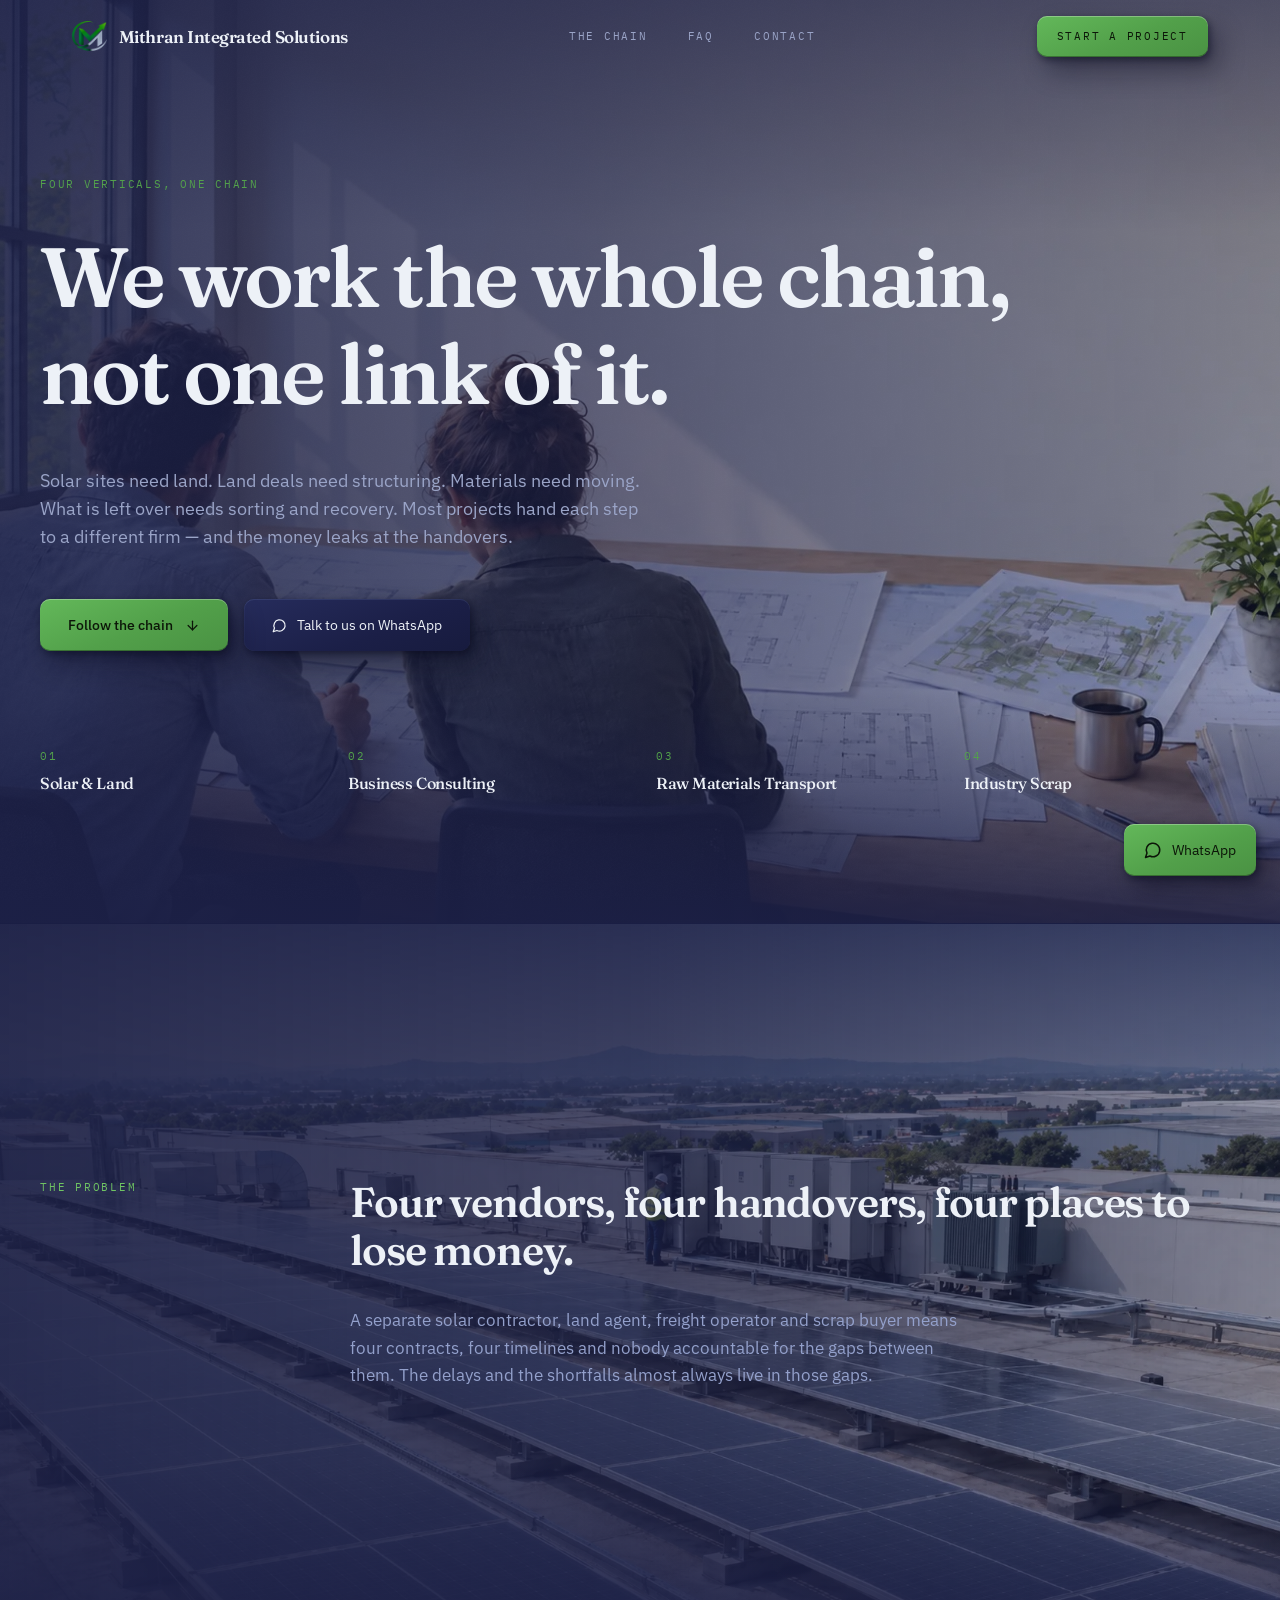
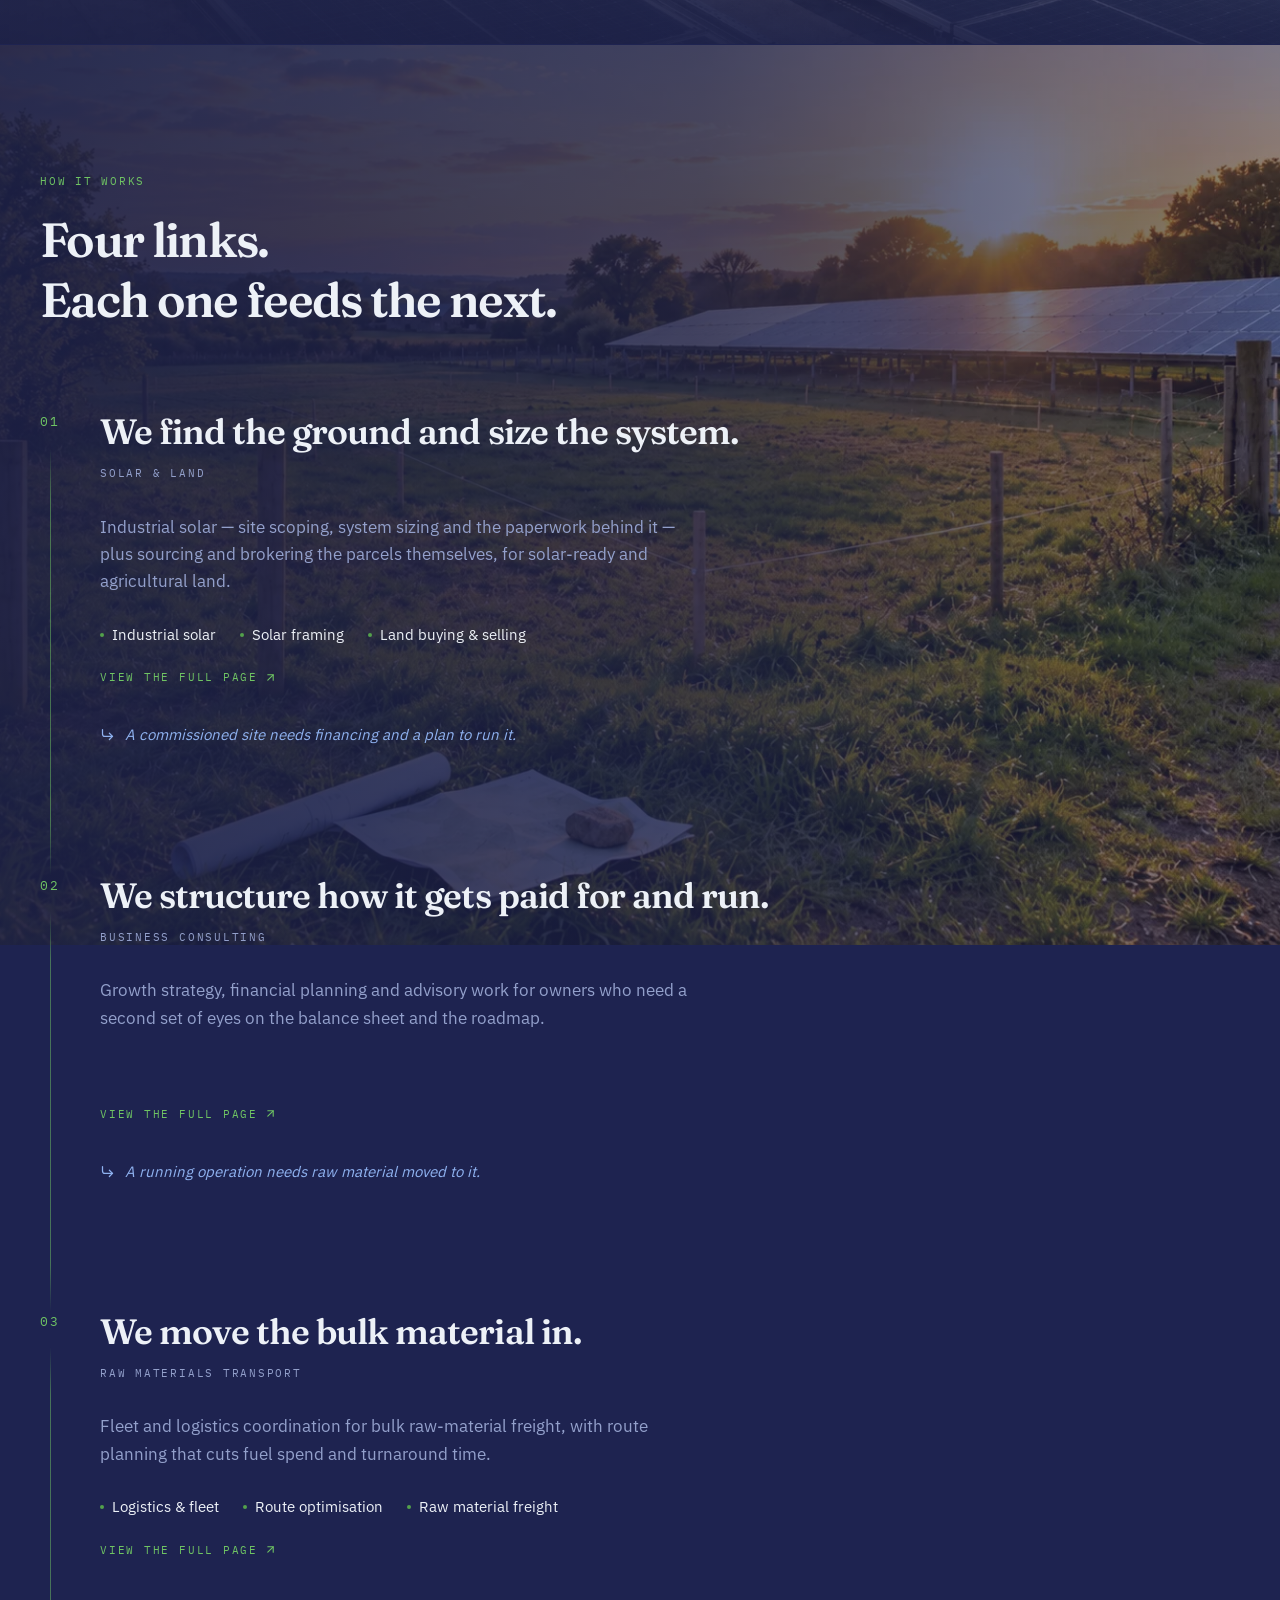
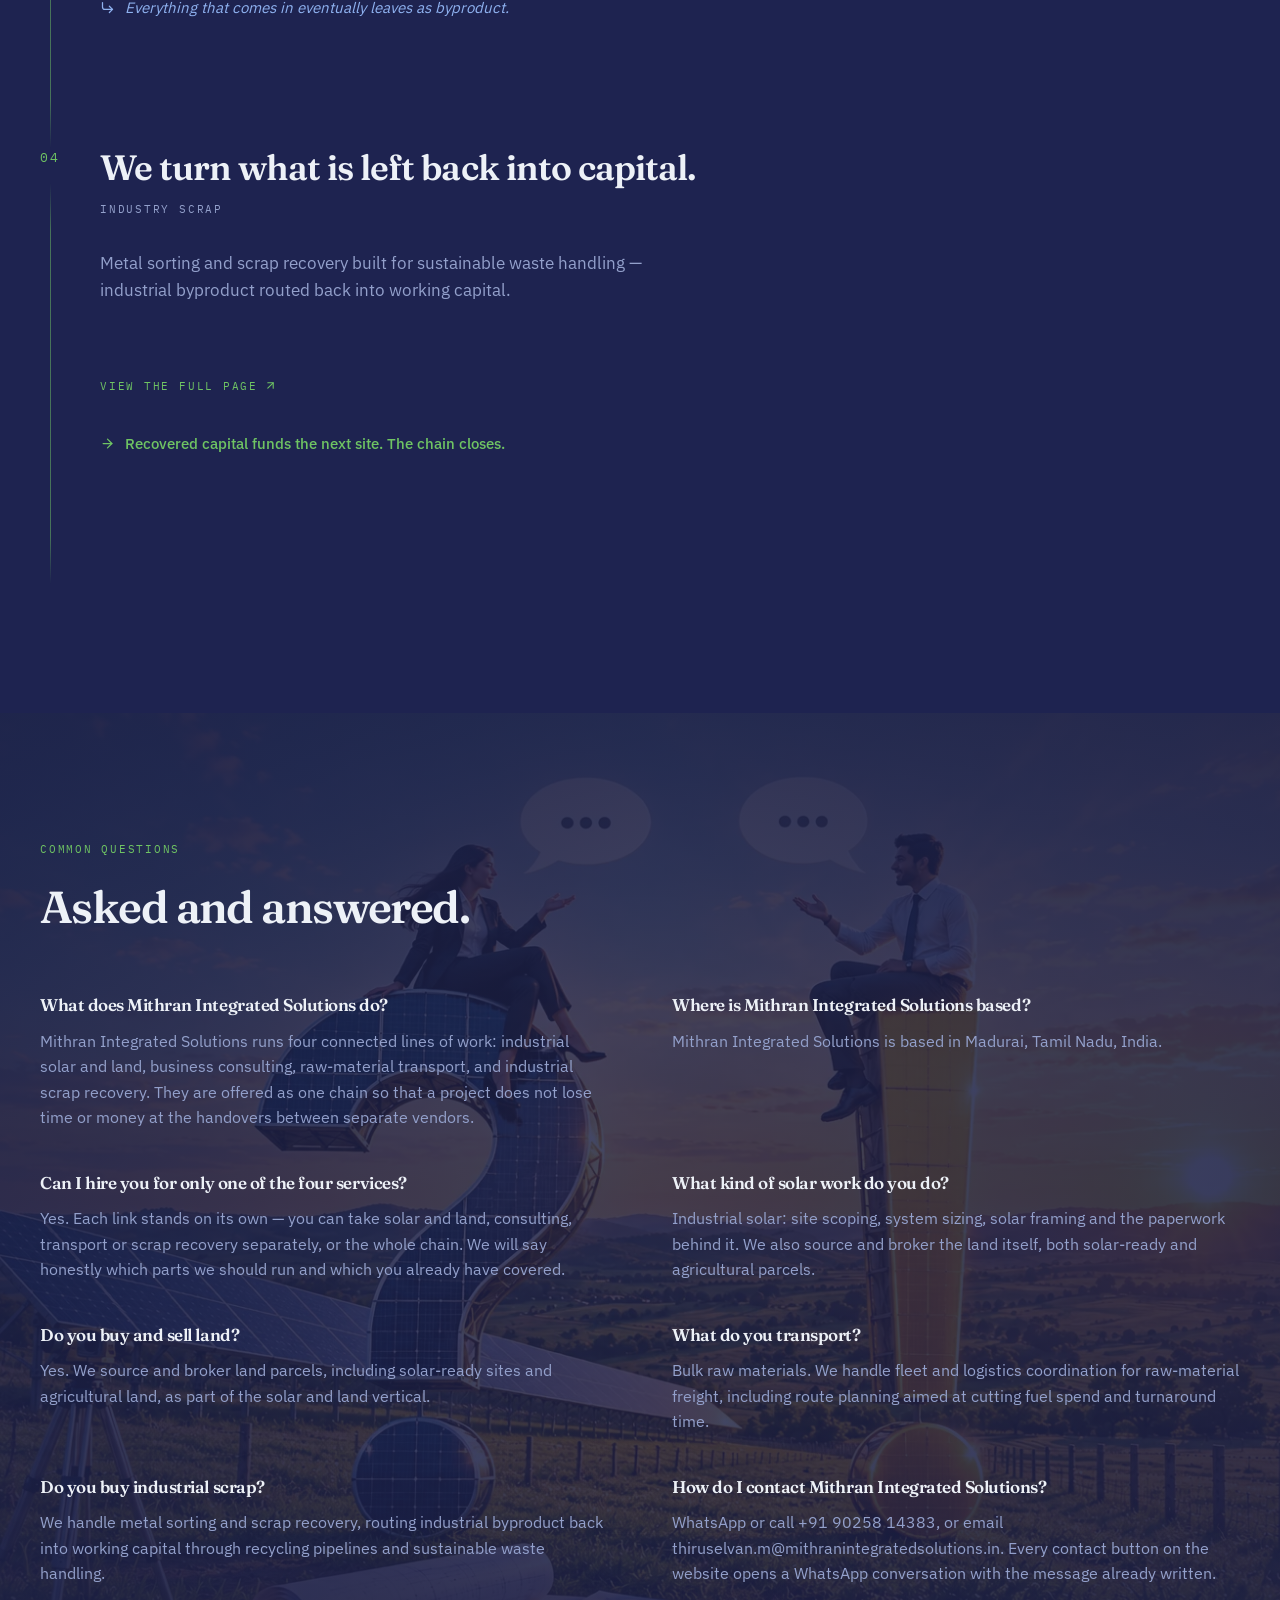
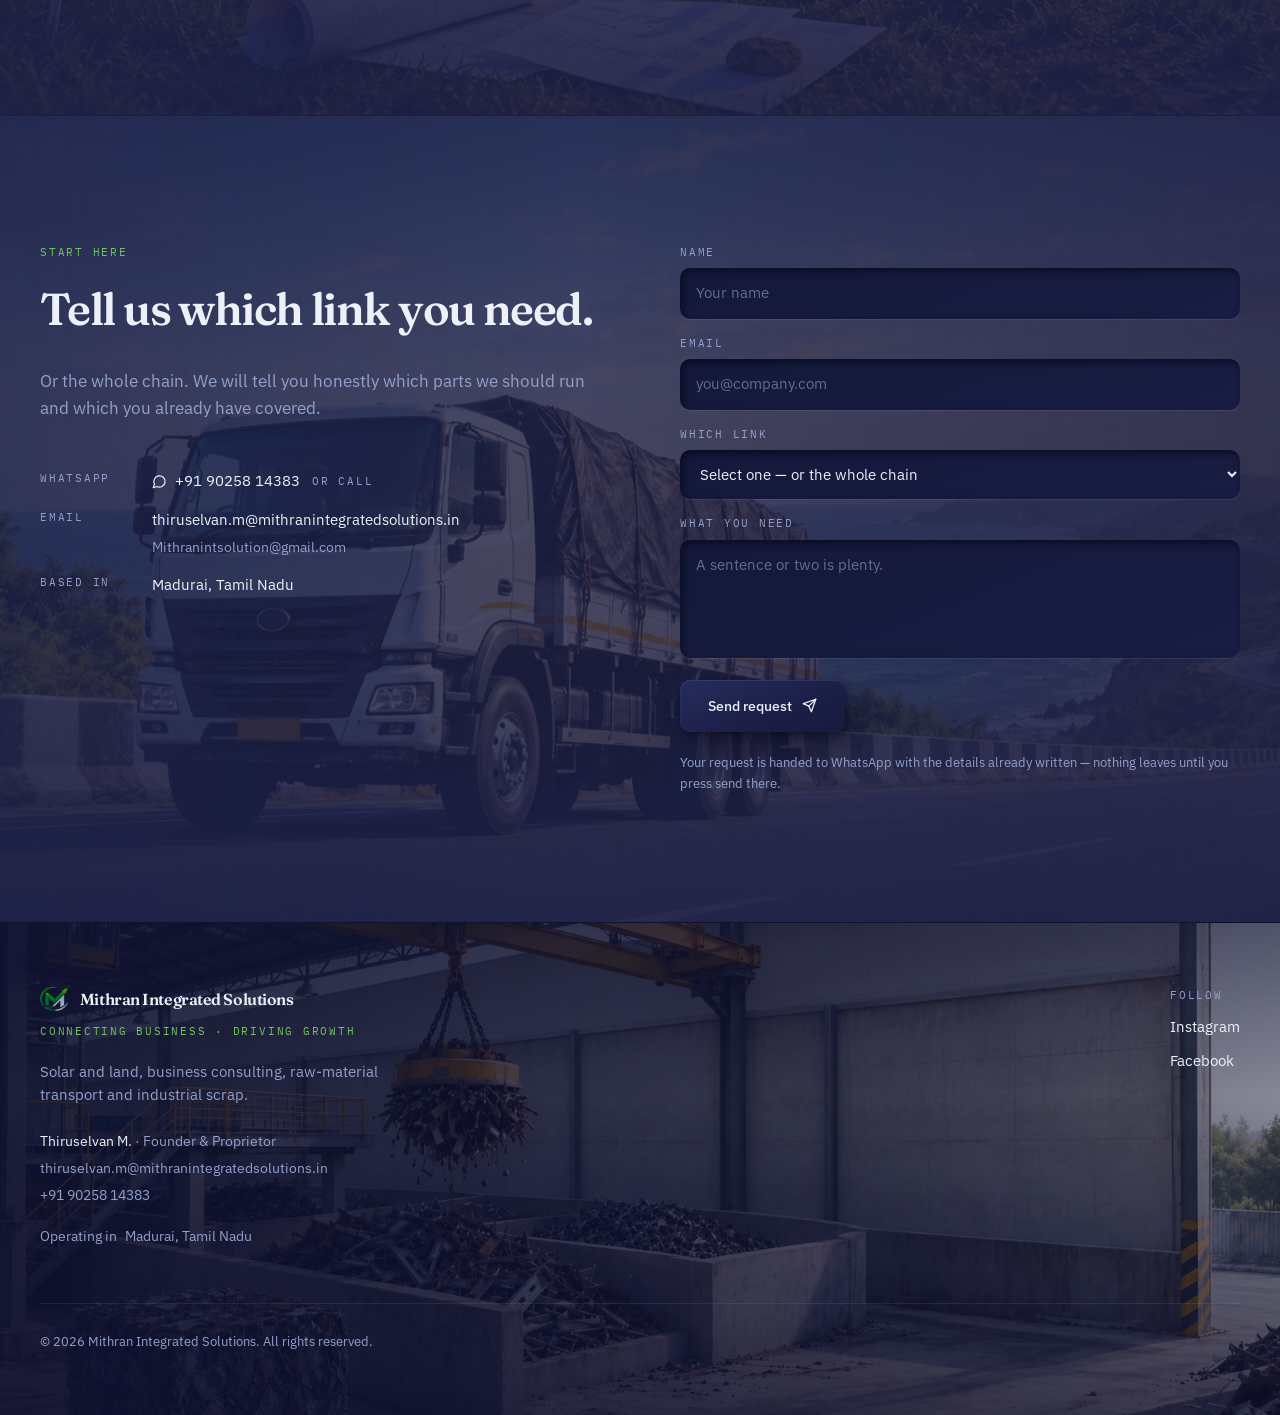
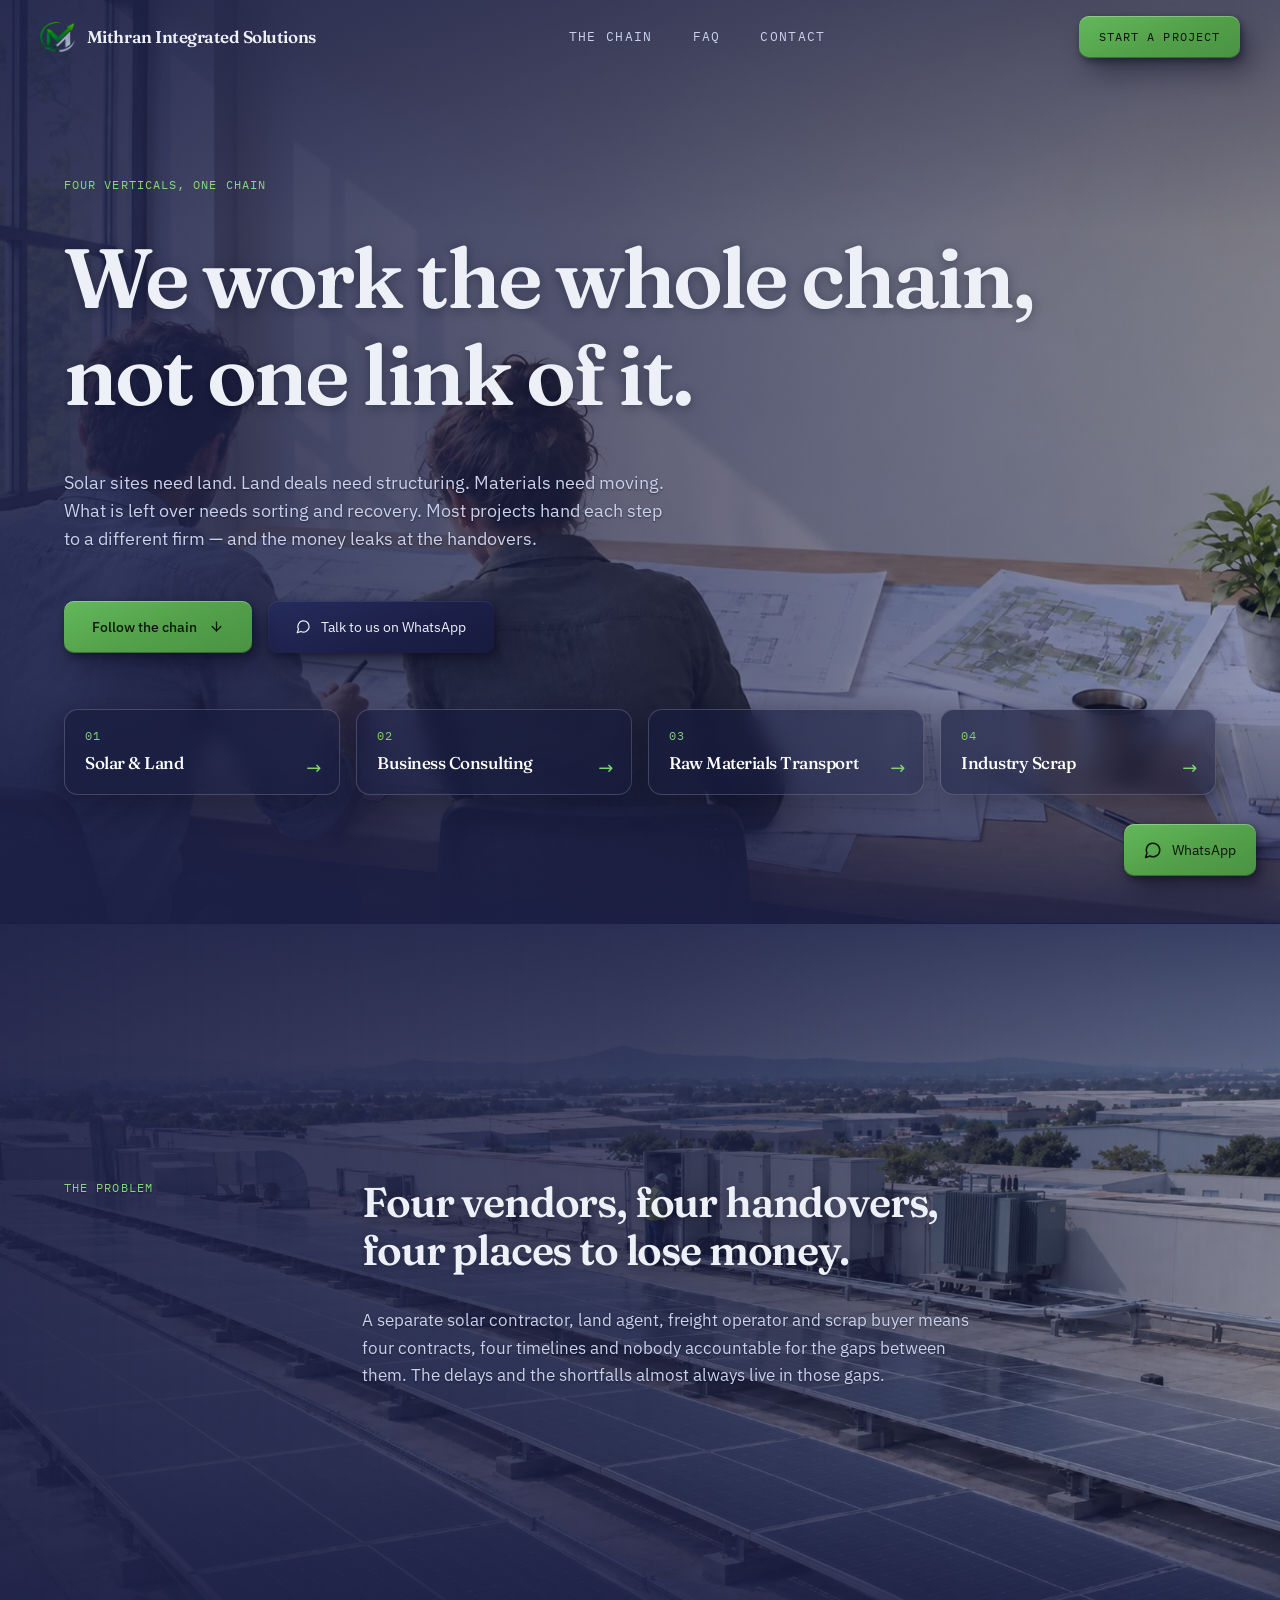
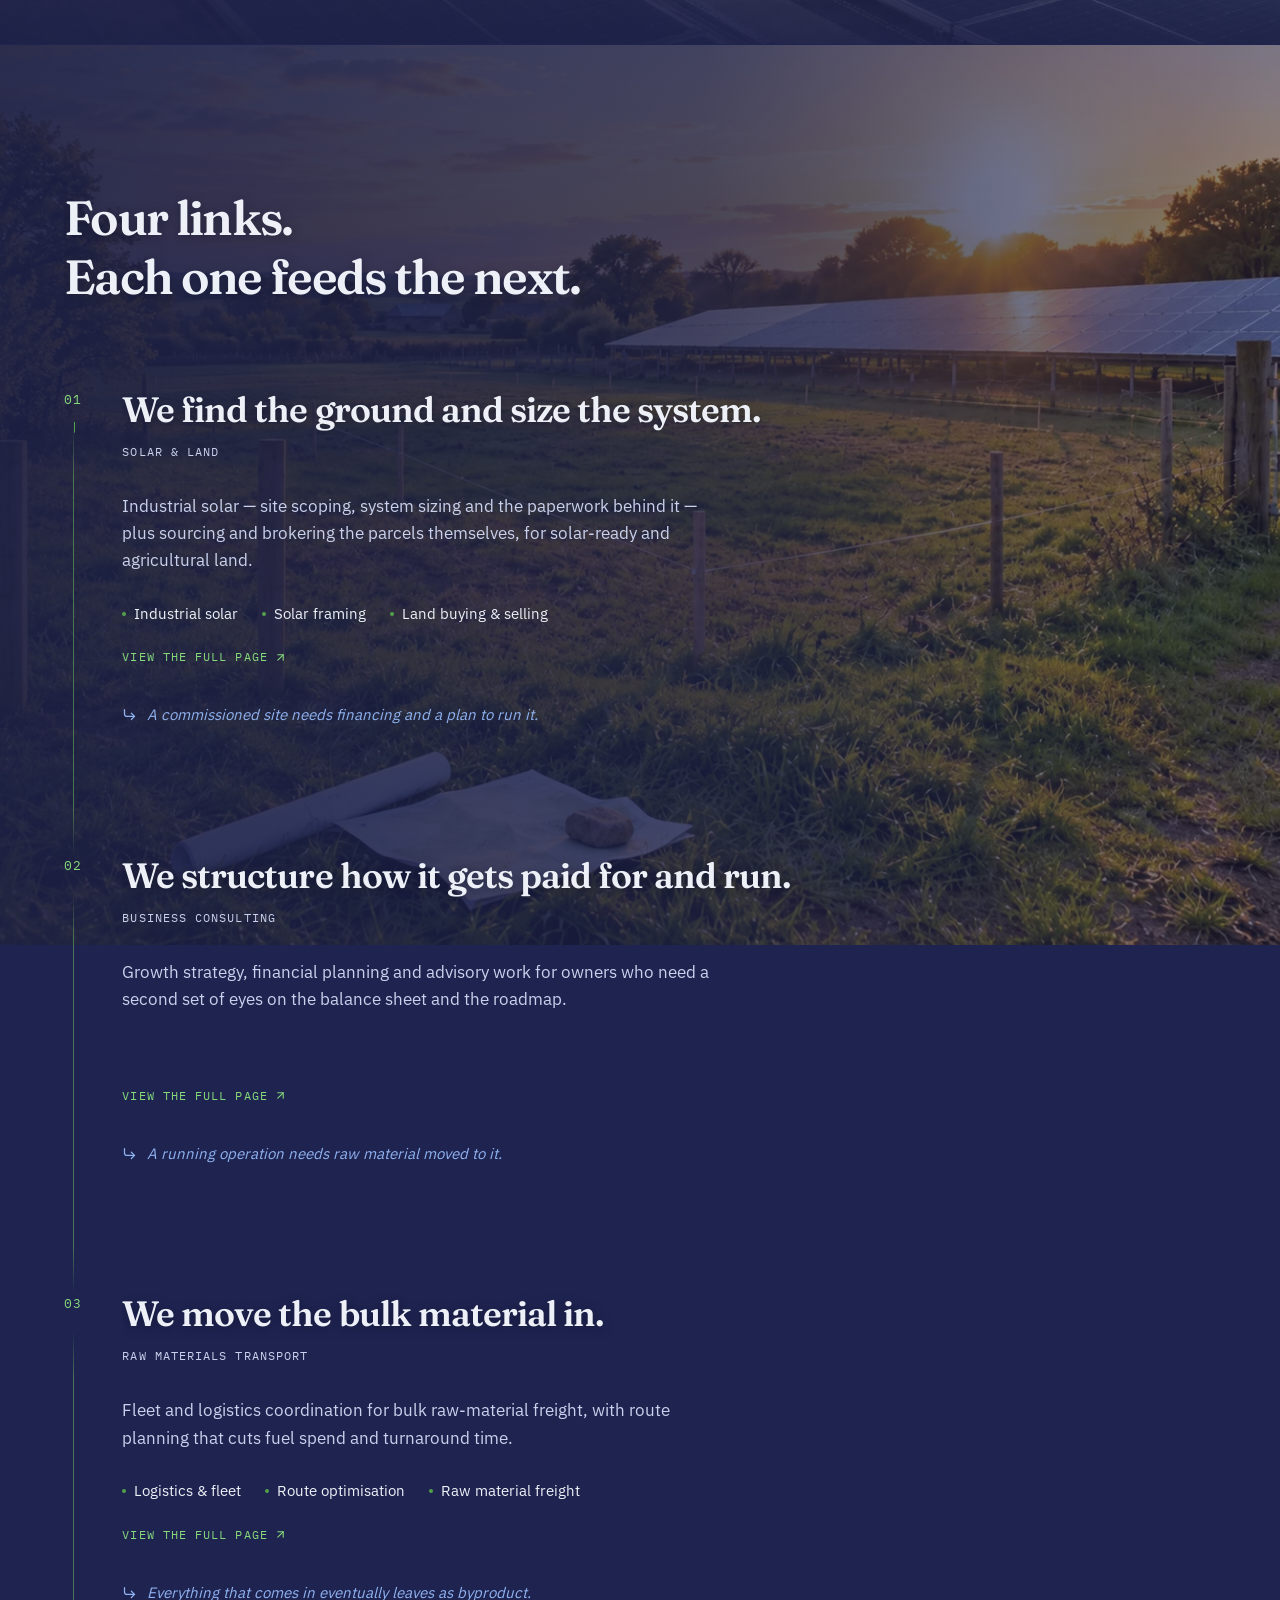
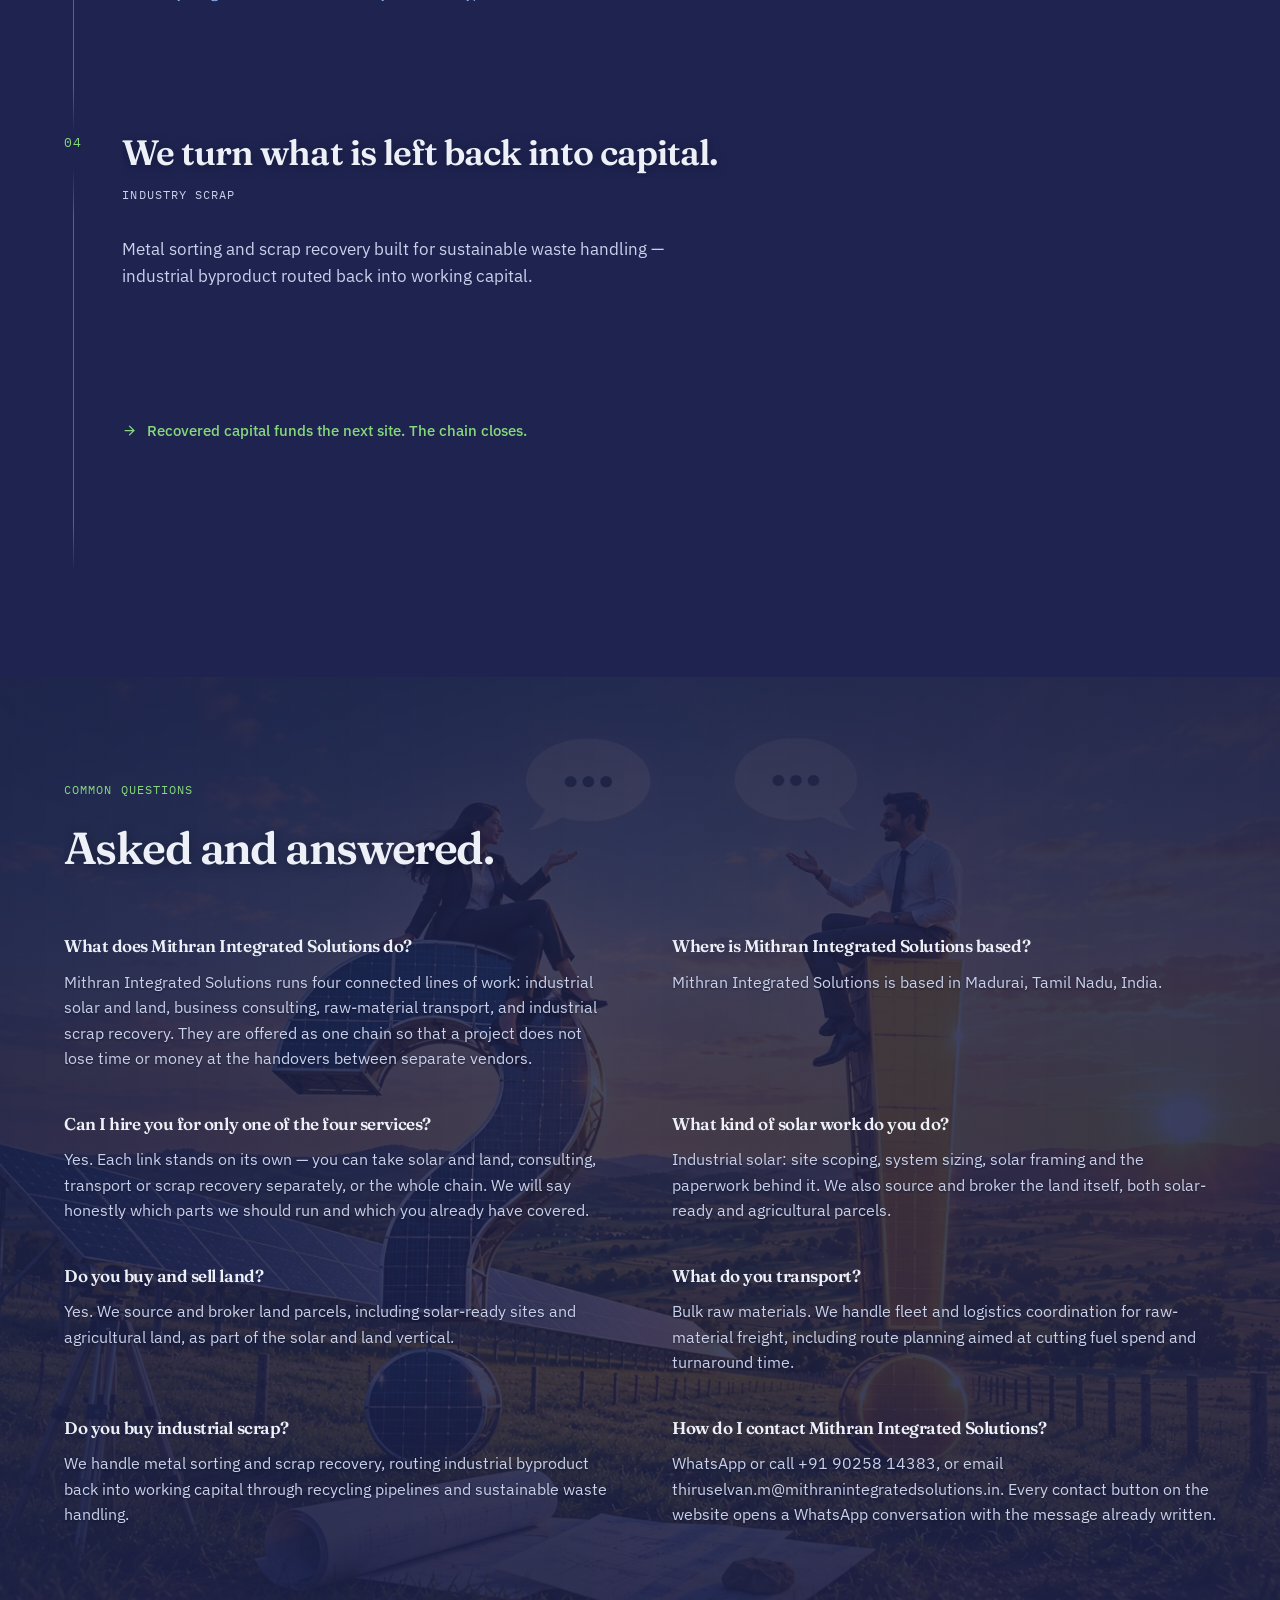
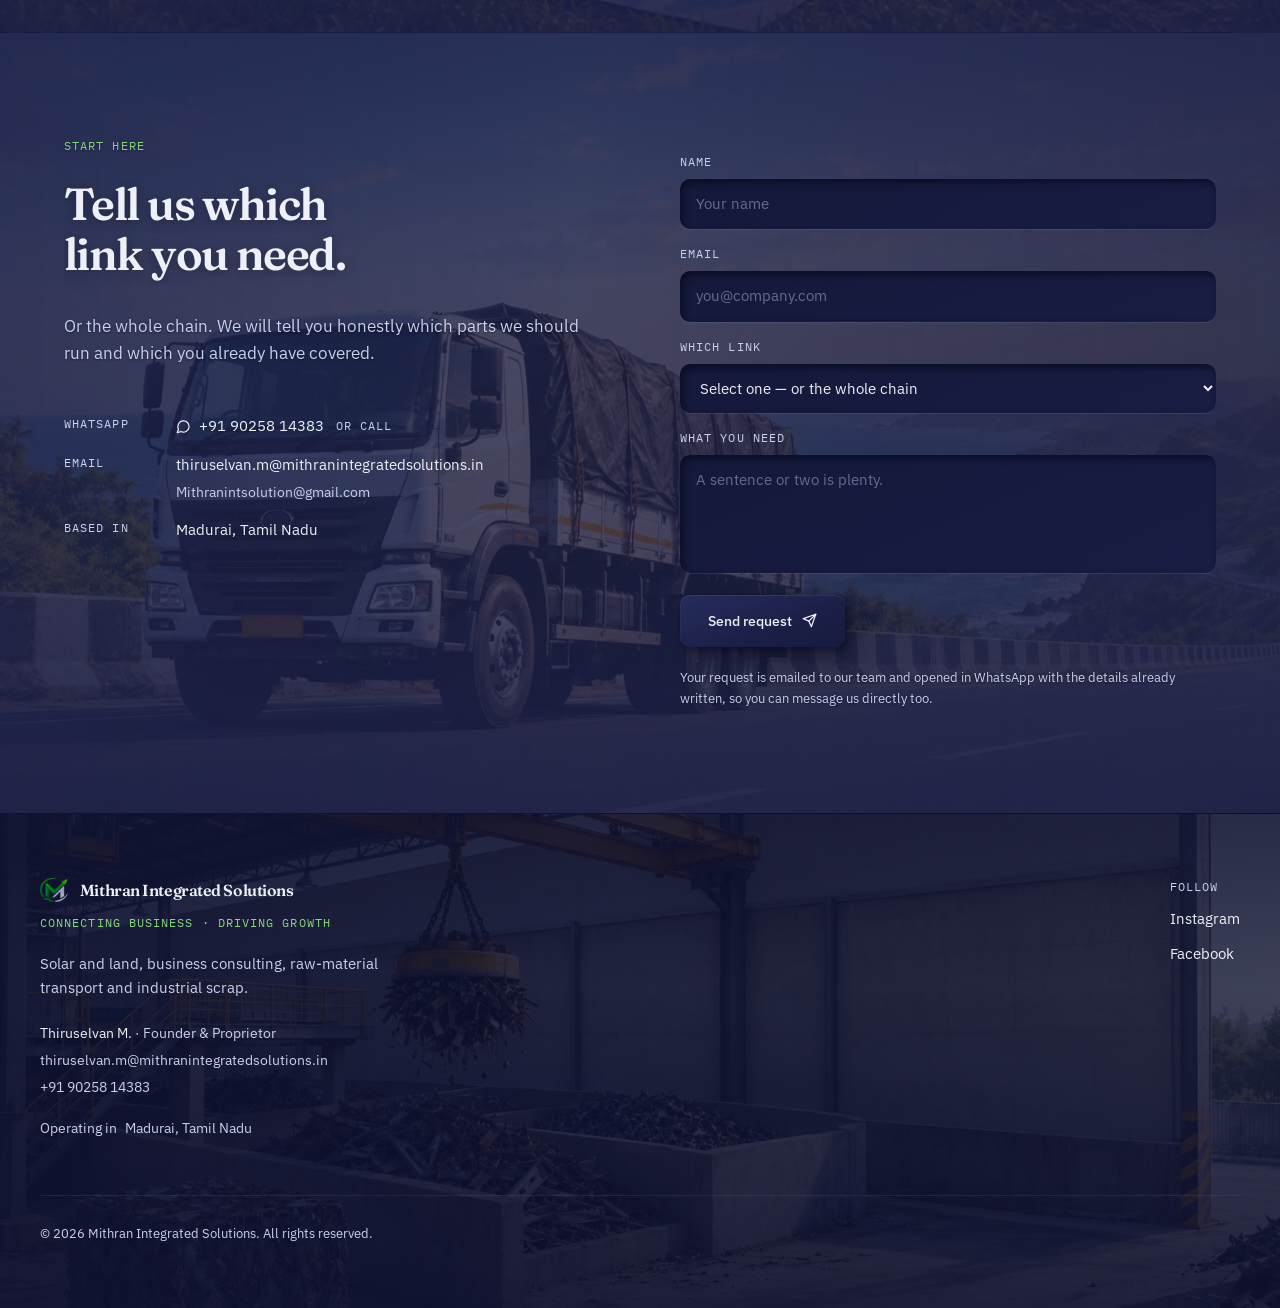
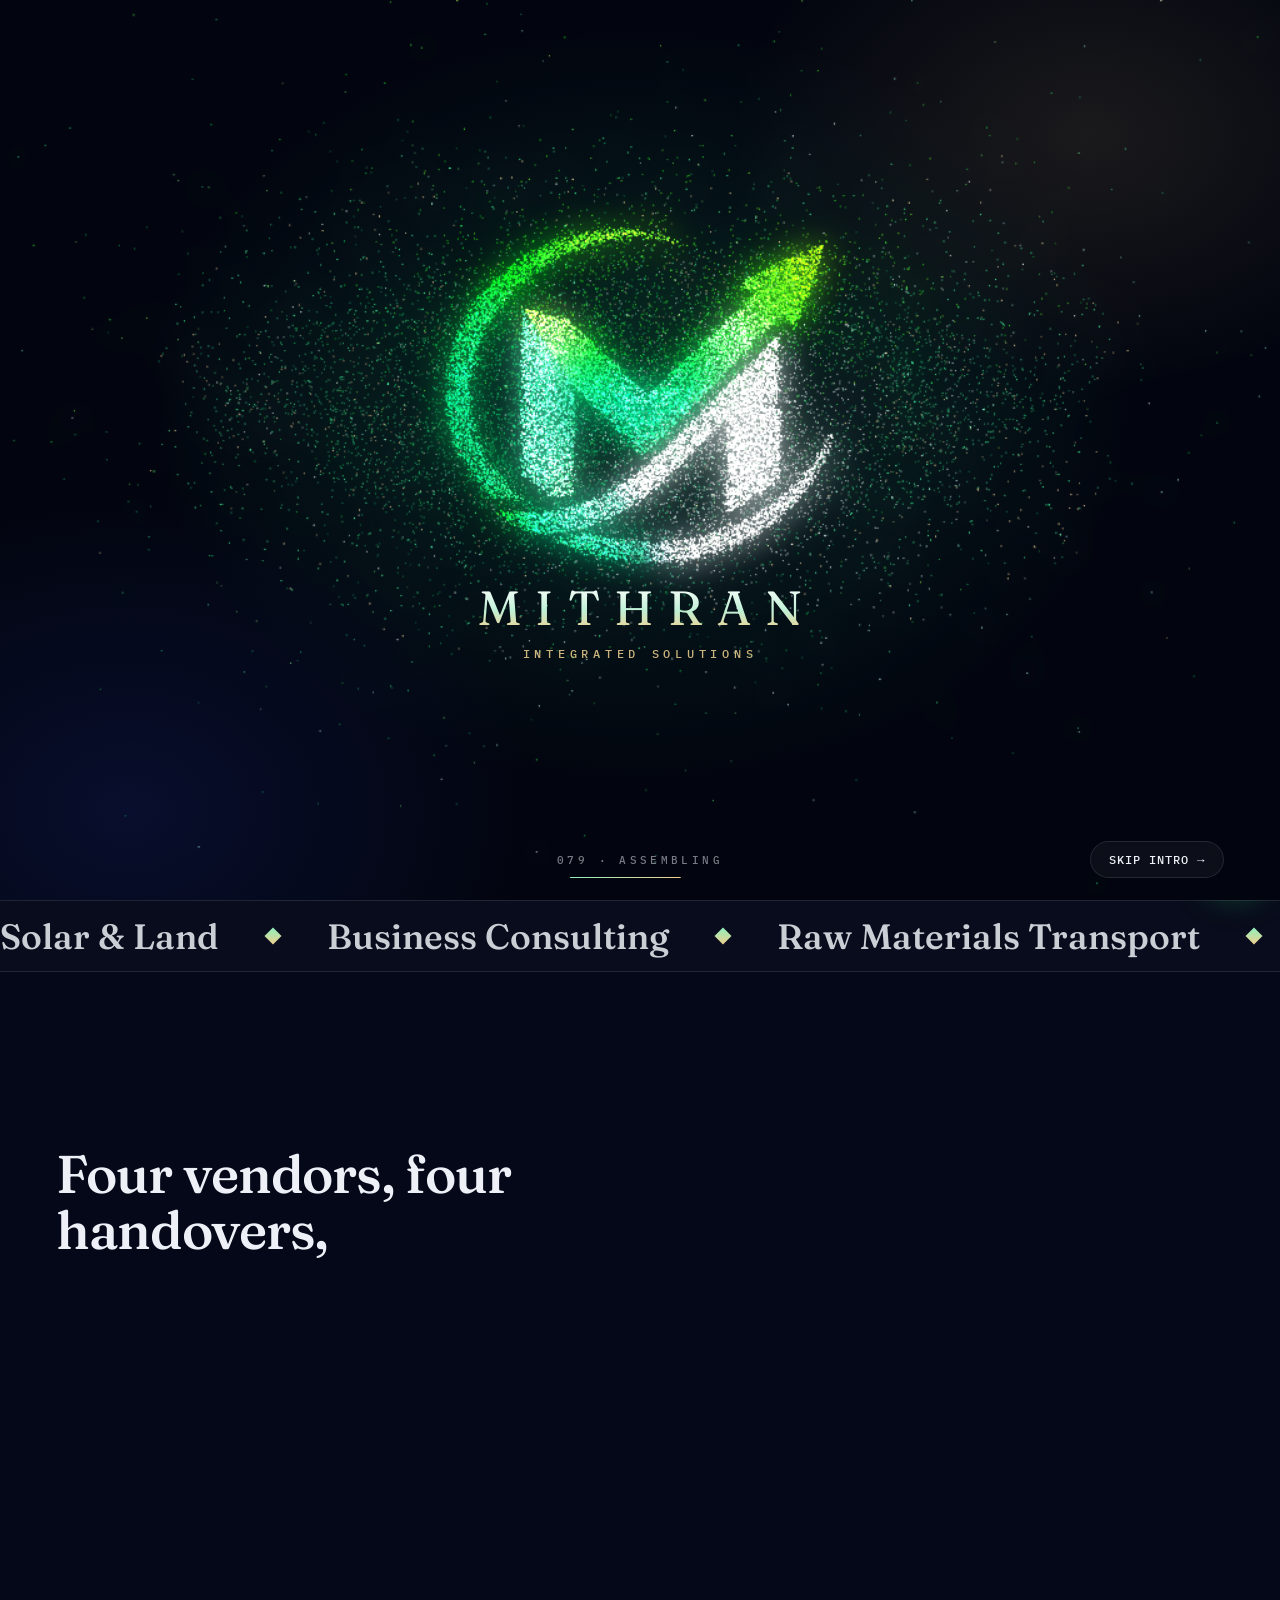
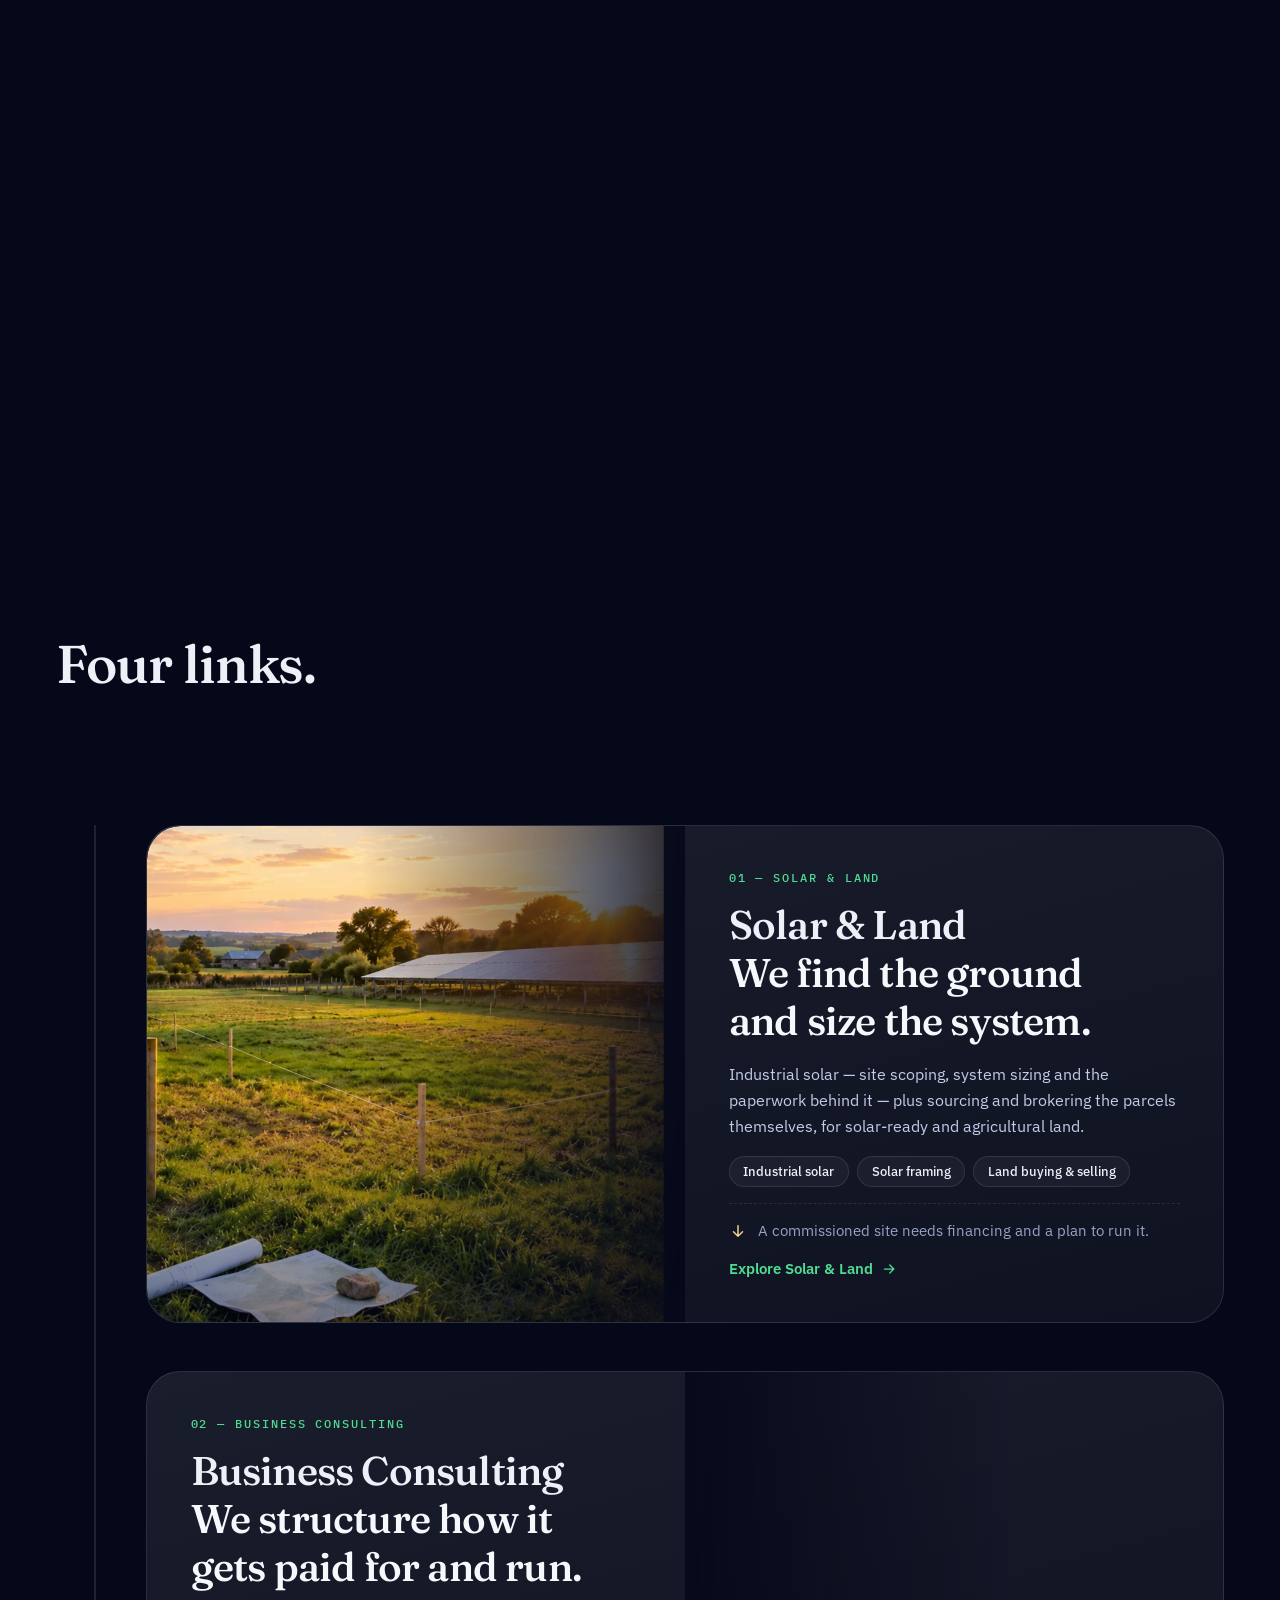
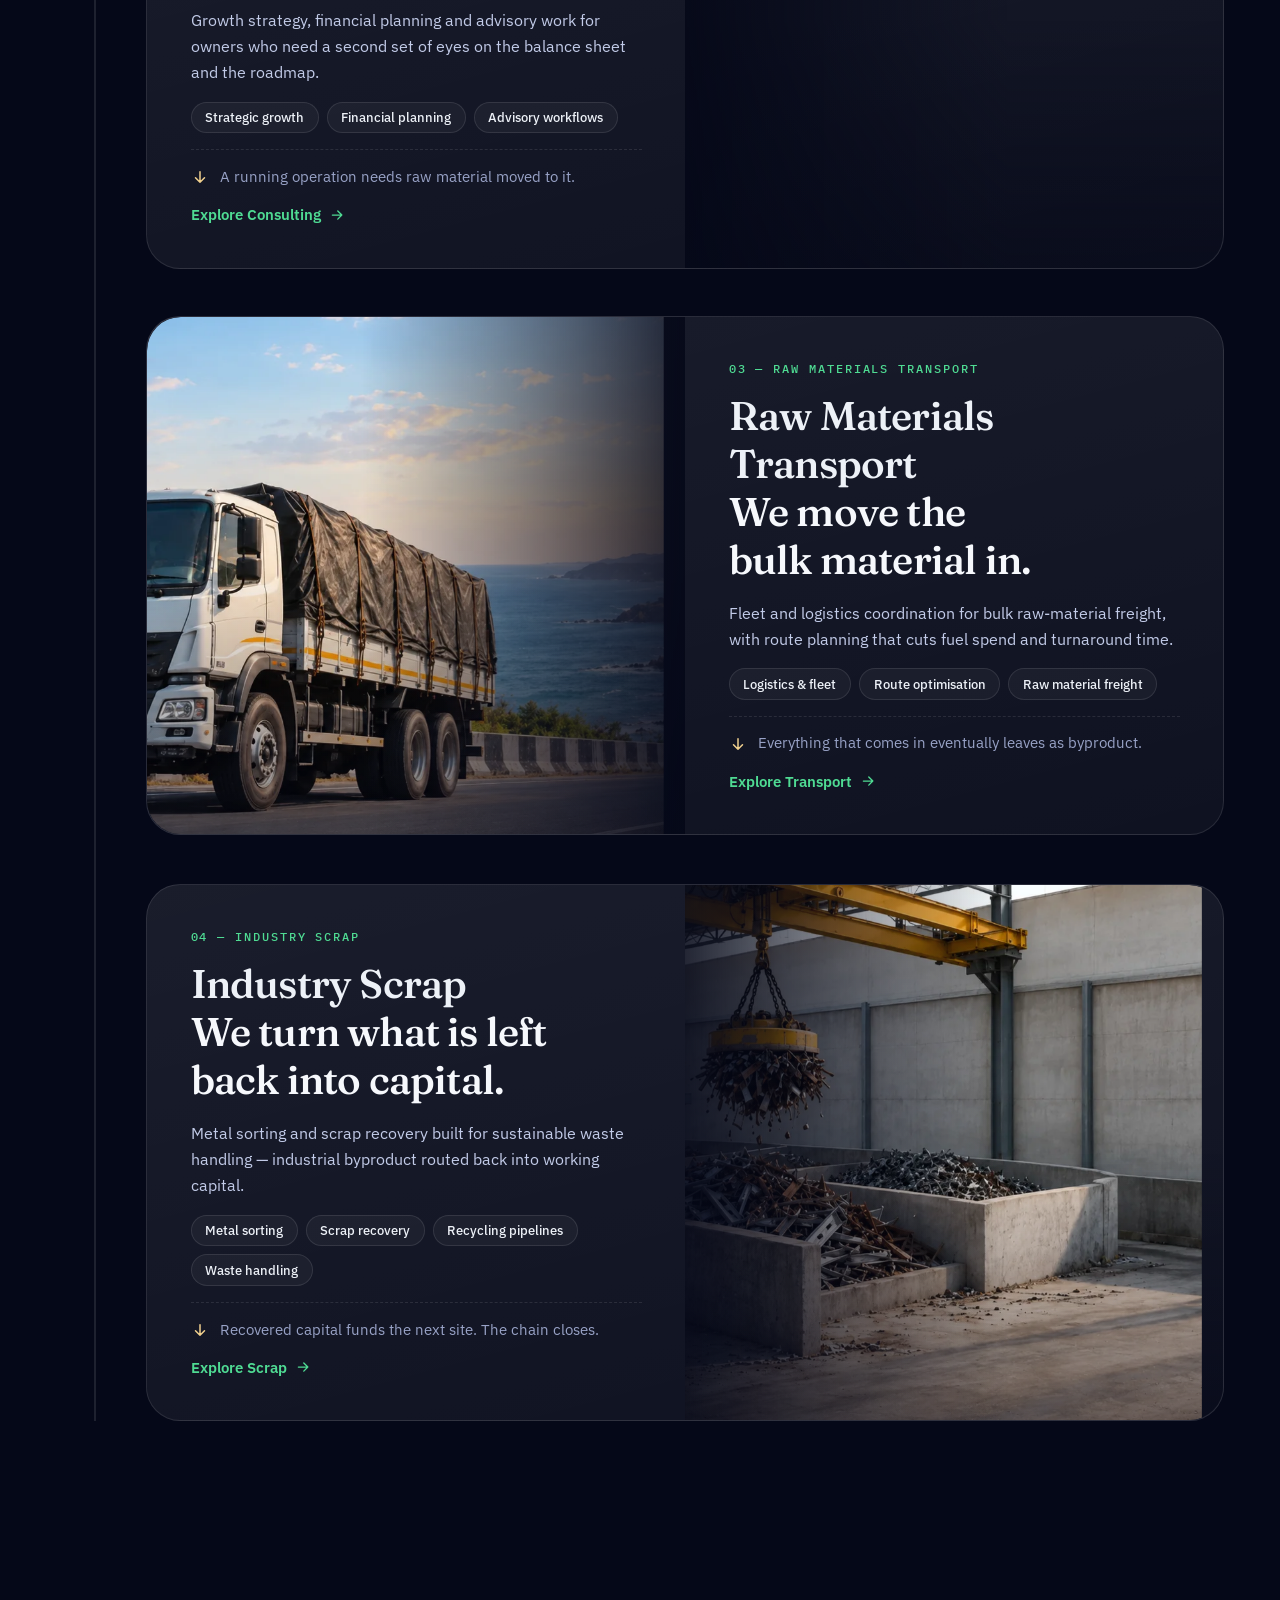
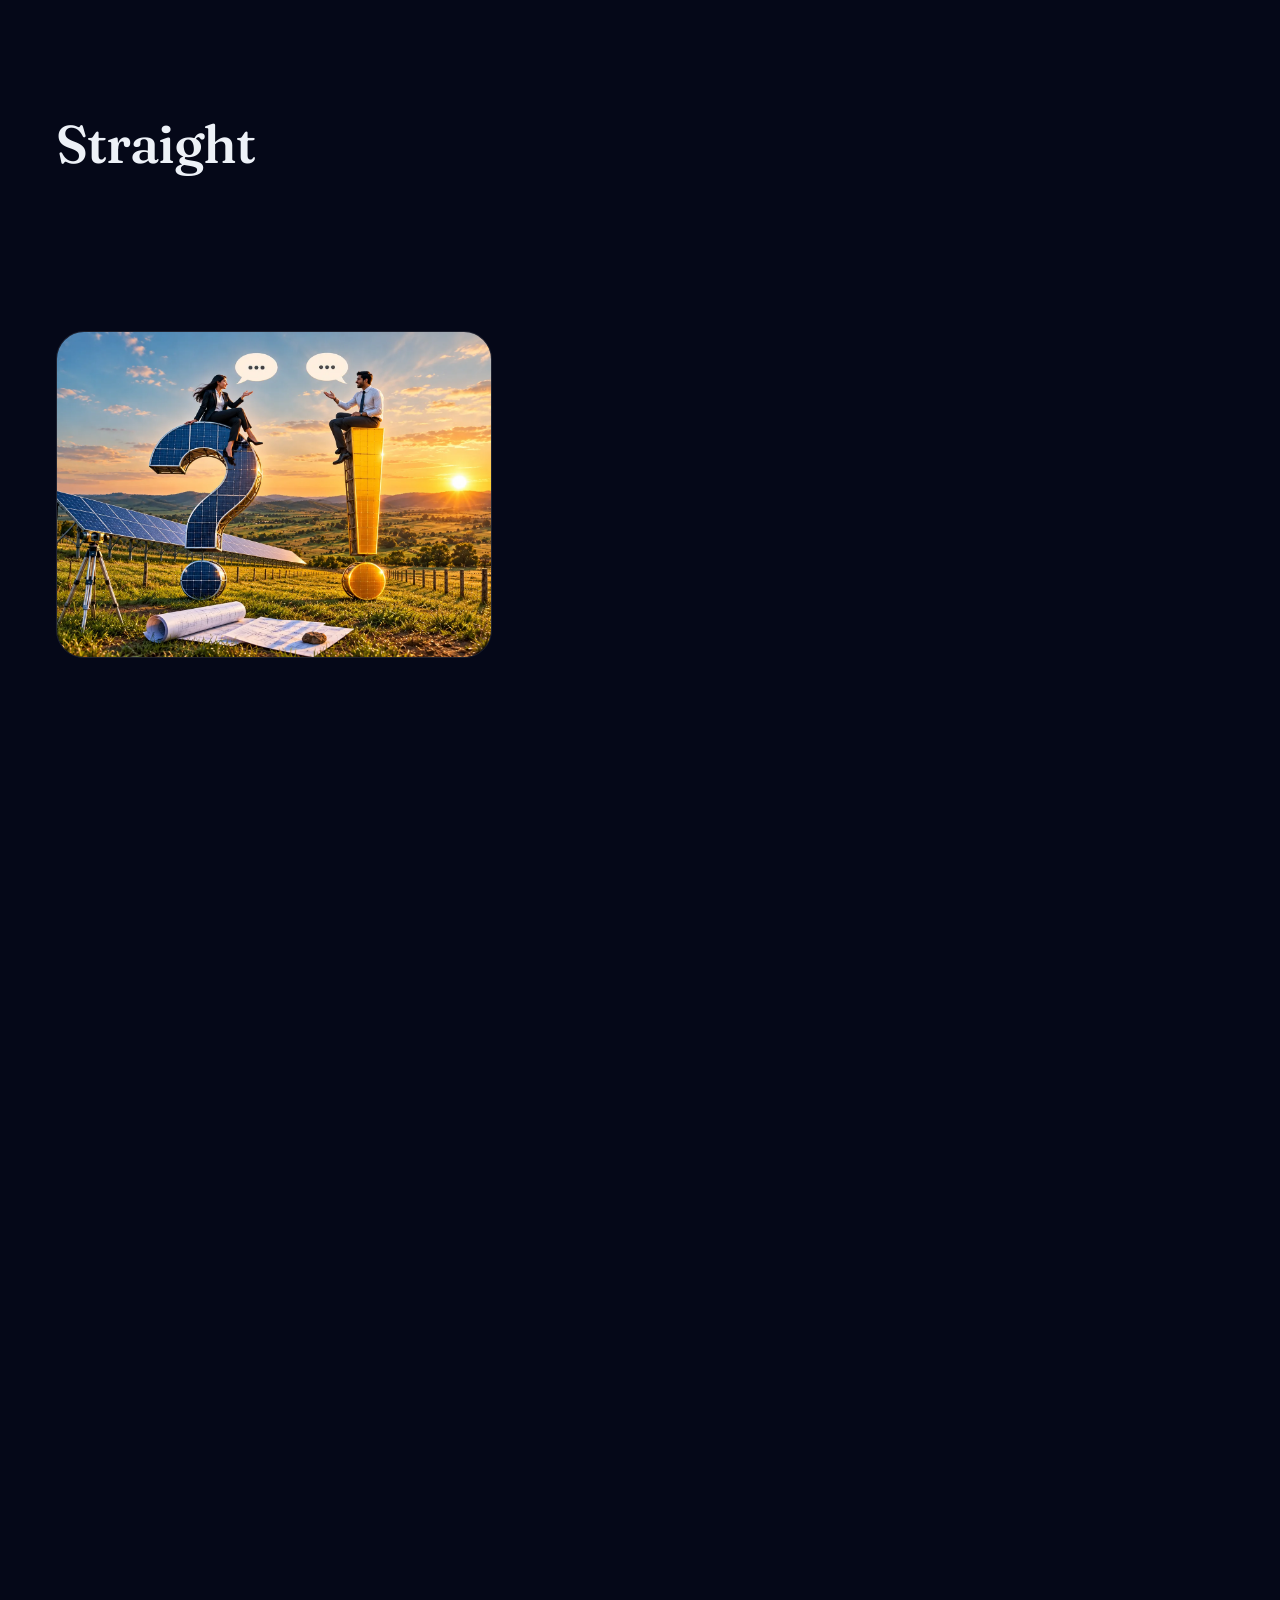
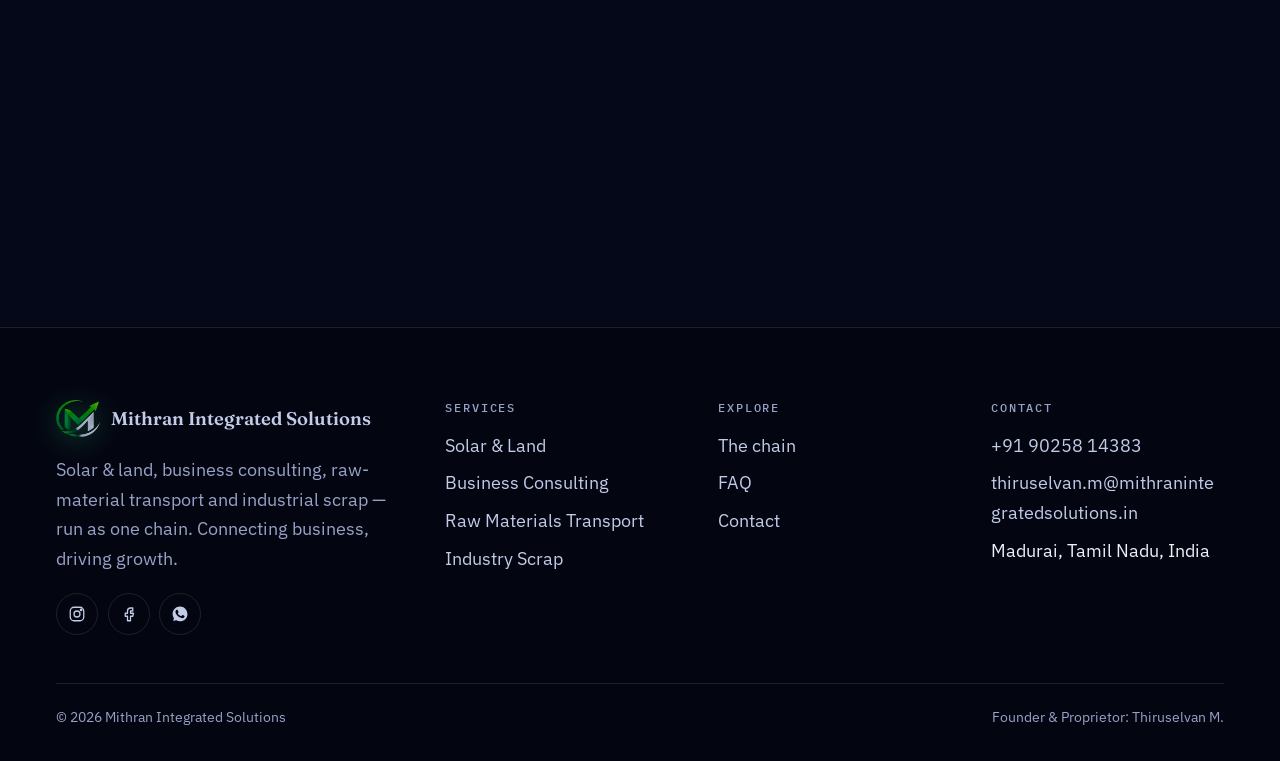
